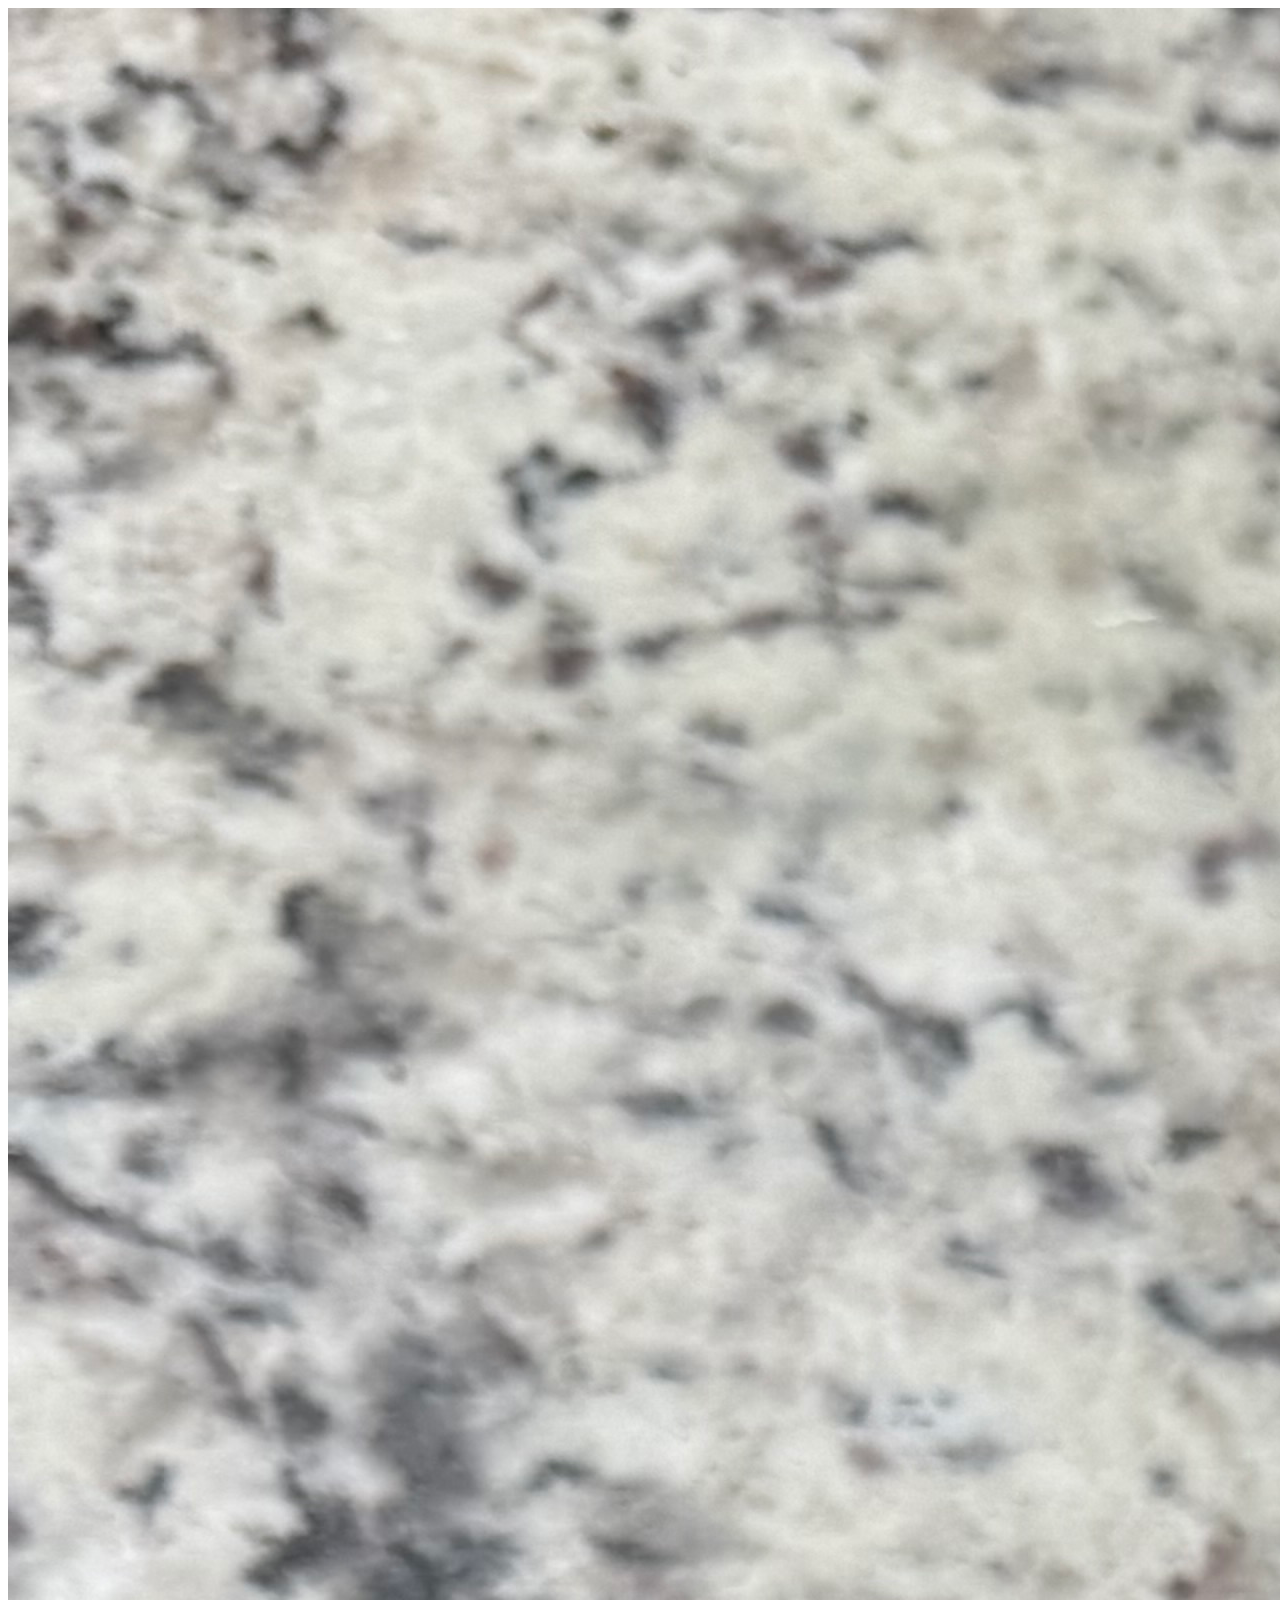
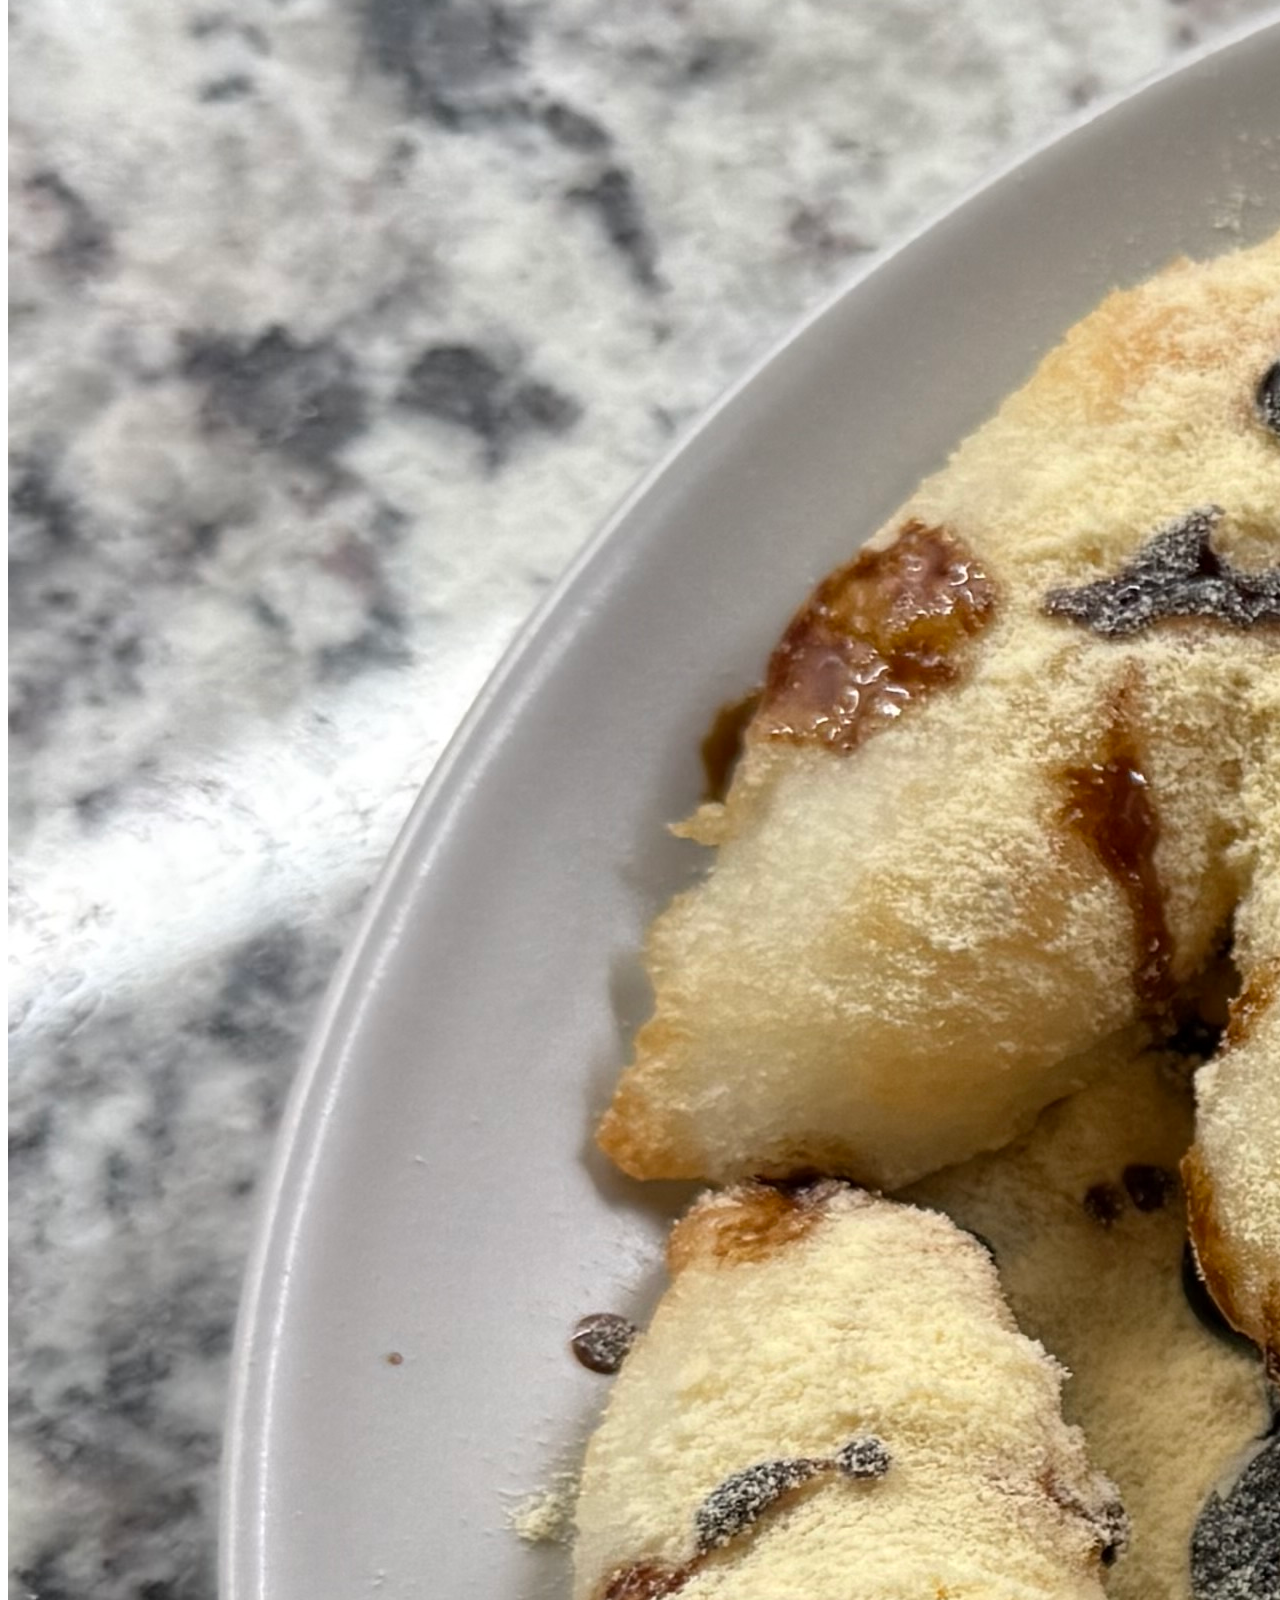
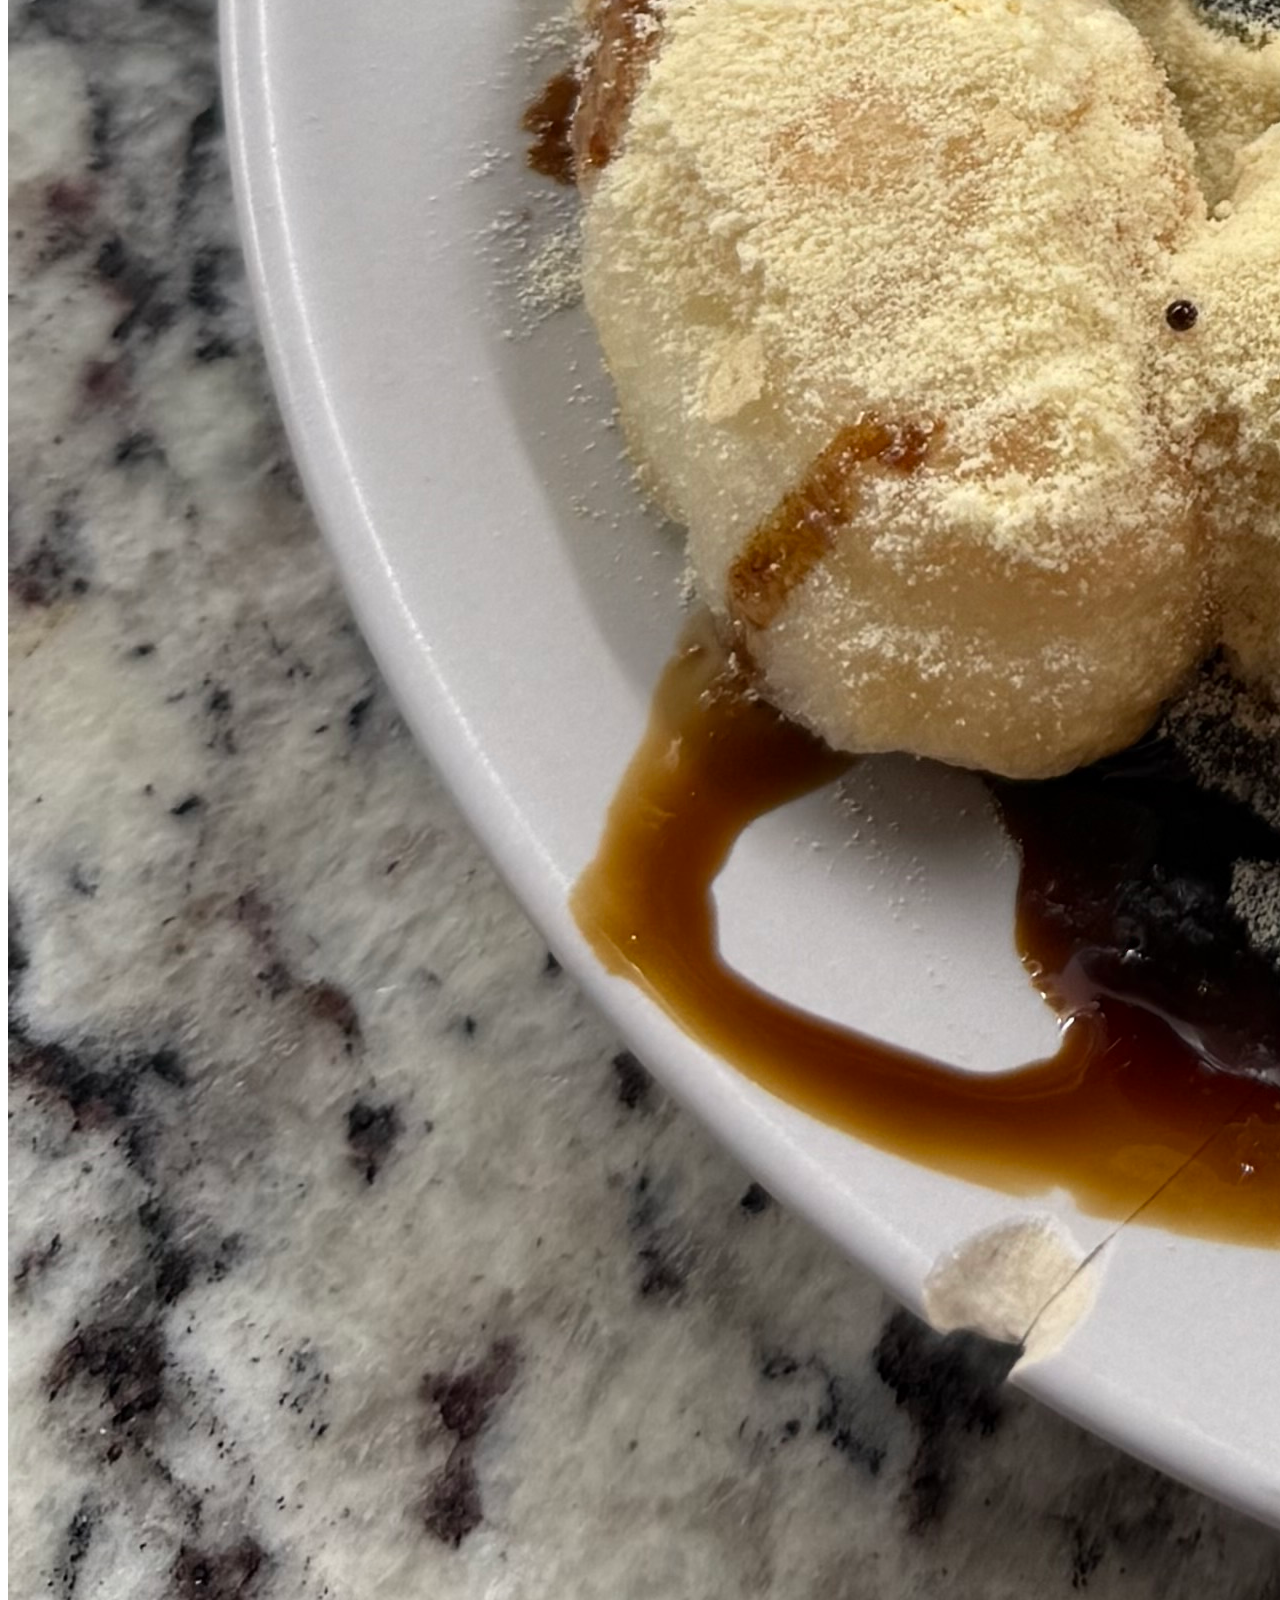
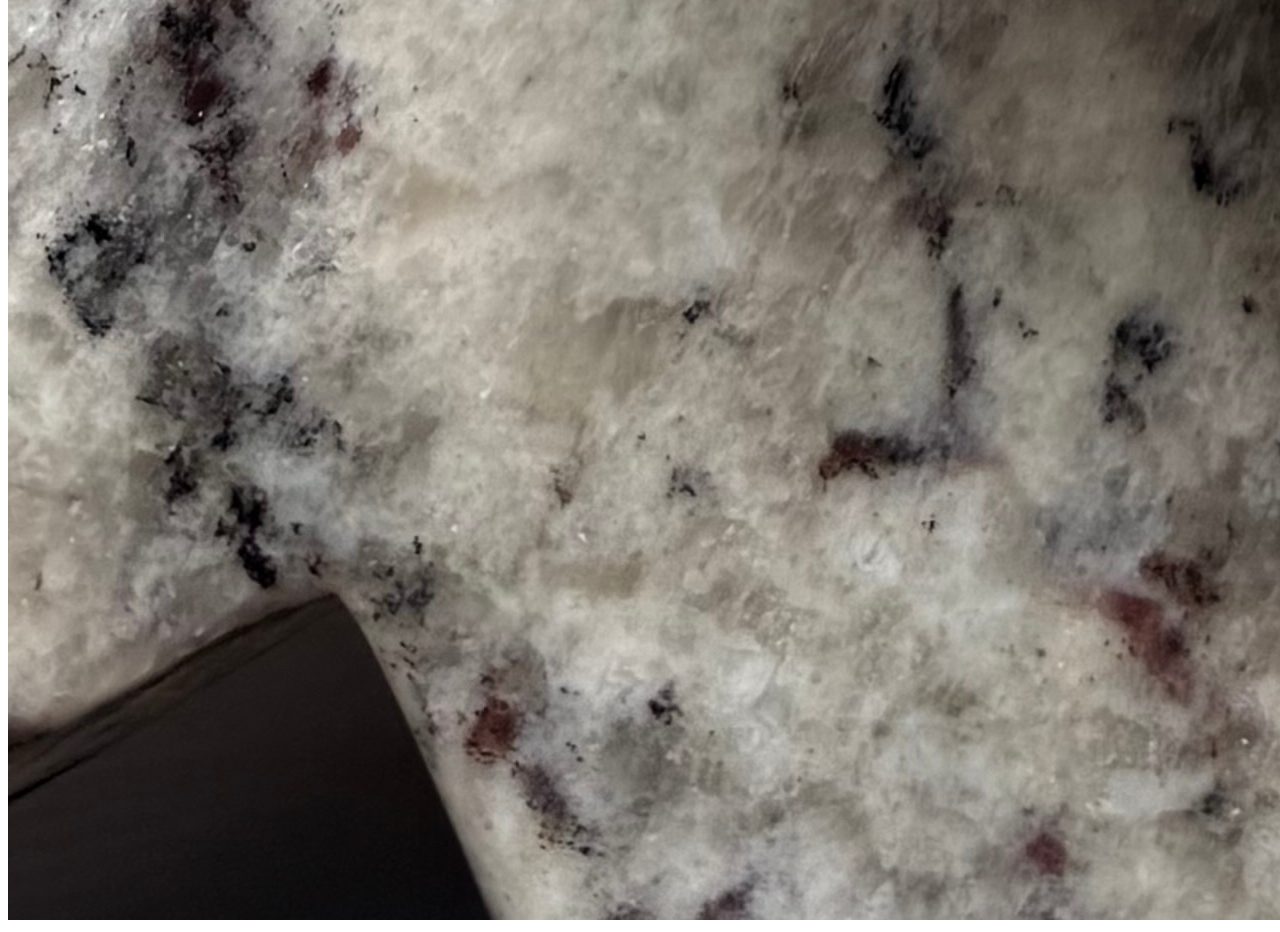
==== index.html @ d81d5319 "test2" ====
<!DOCTYPE html>
<html lang="en">
<head>
    <meta charset="UTF-8">
    <meta name="viewport" content="width=device-width, initial-scale=1.0">
    <title>Document</title>
</head>
<body>
    <img src="images/1.jpeg">
    
</body>
</html>
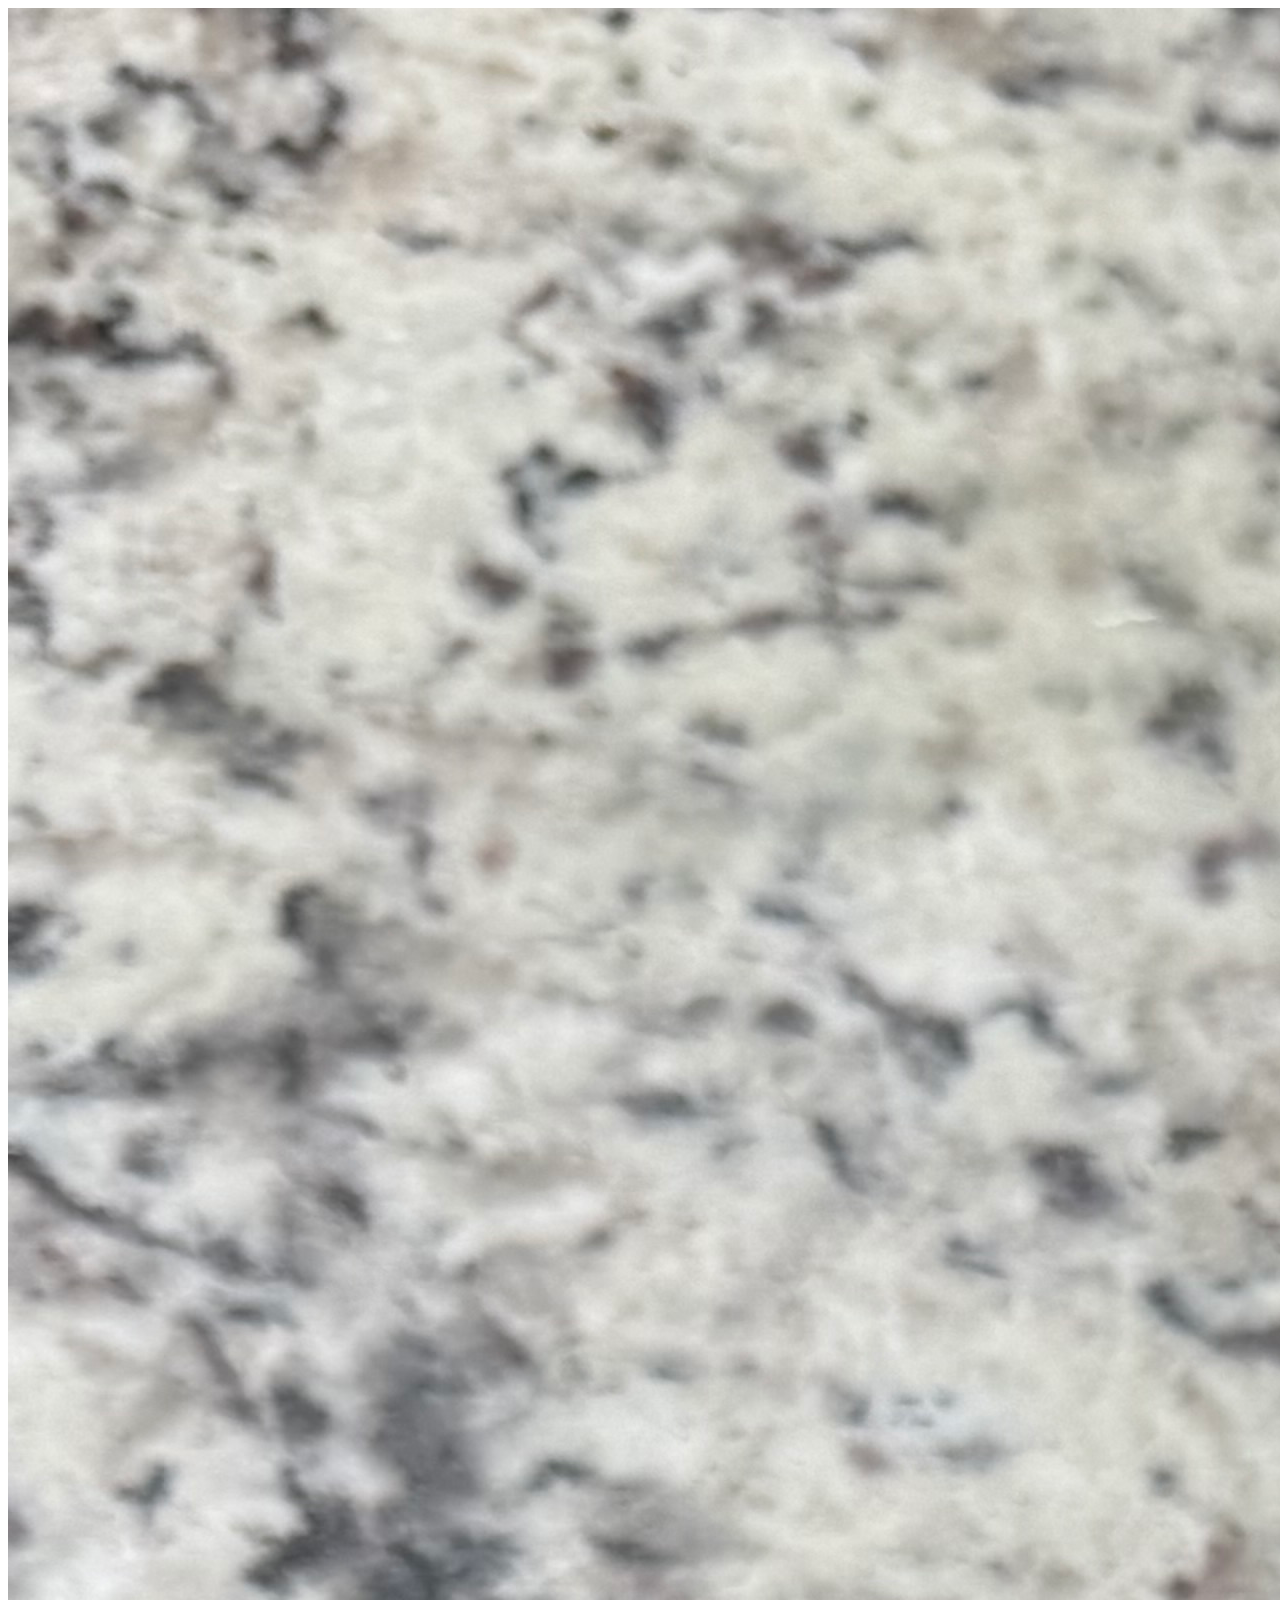
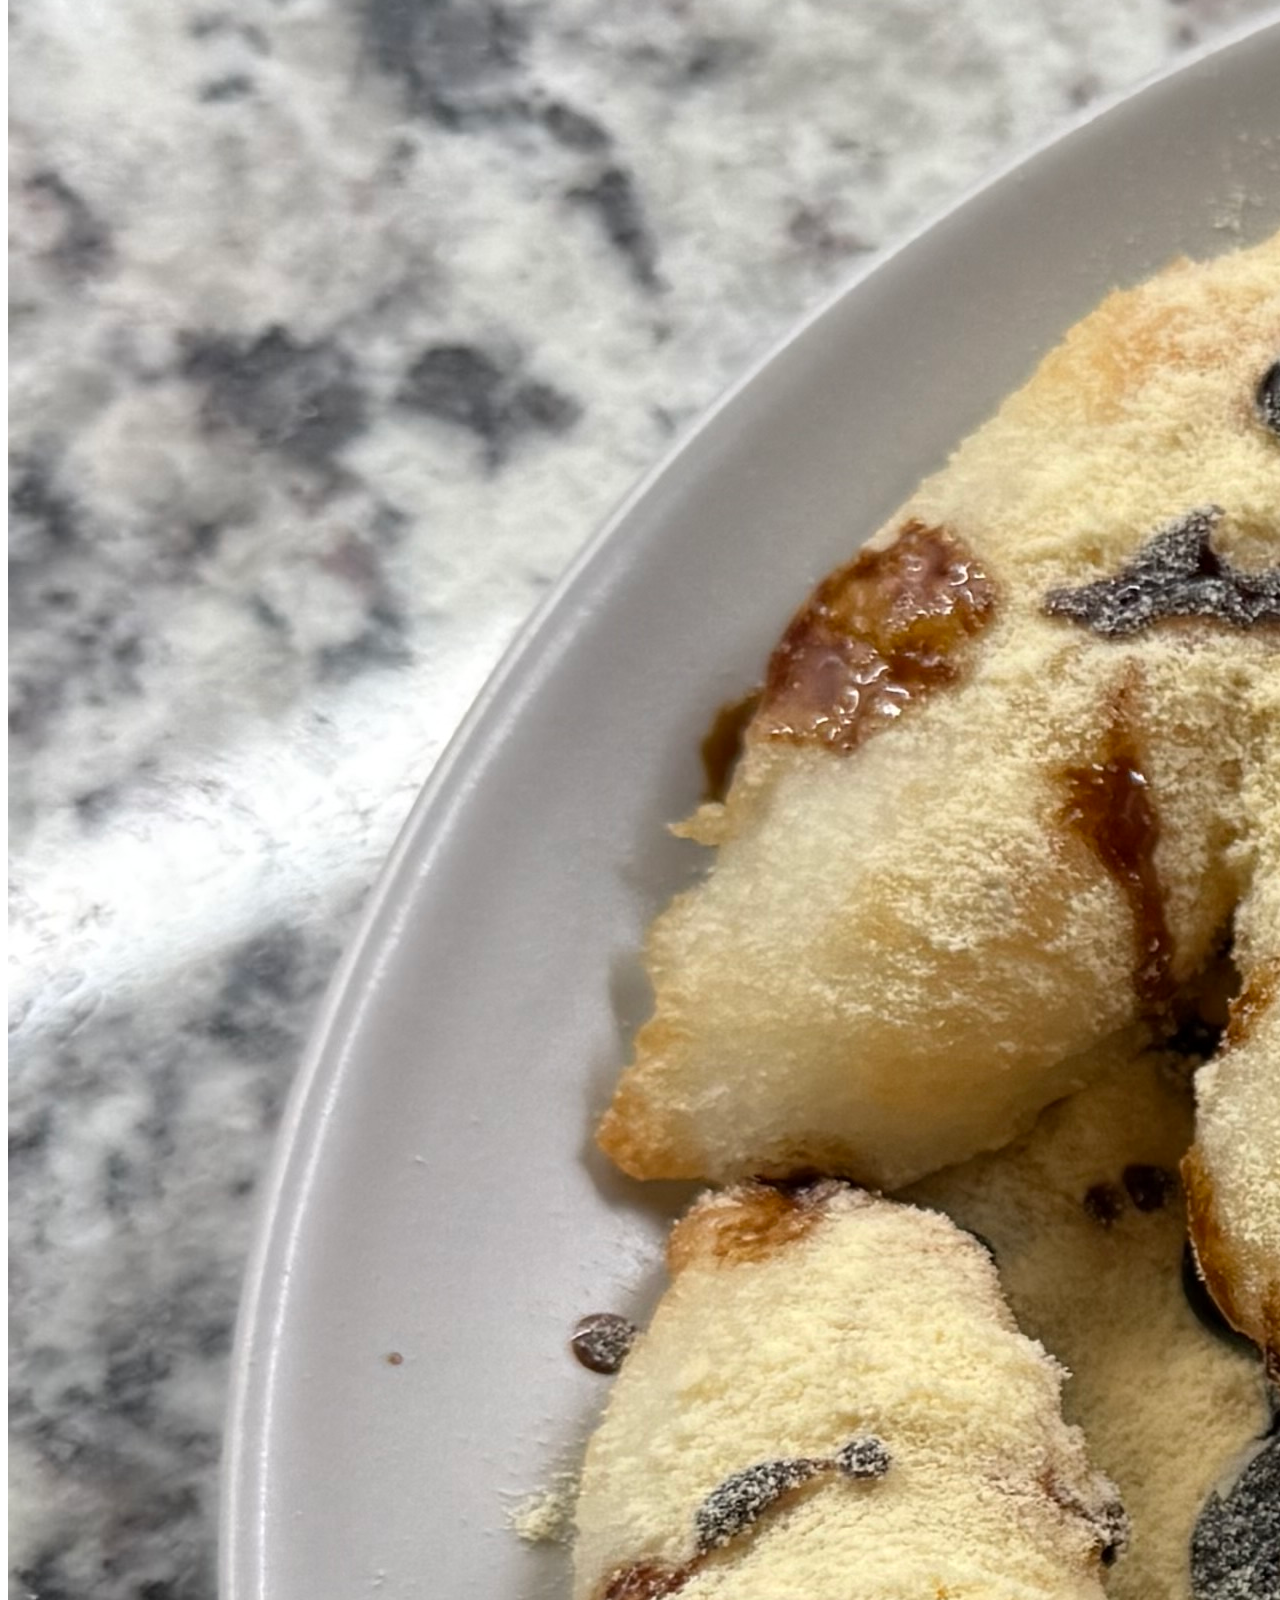
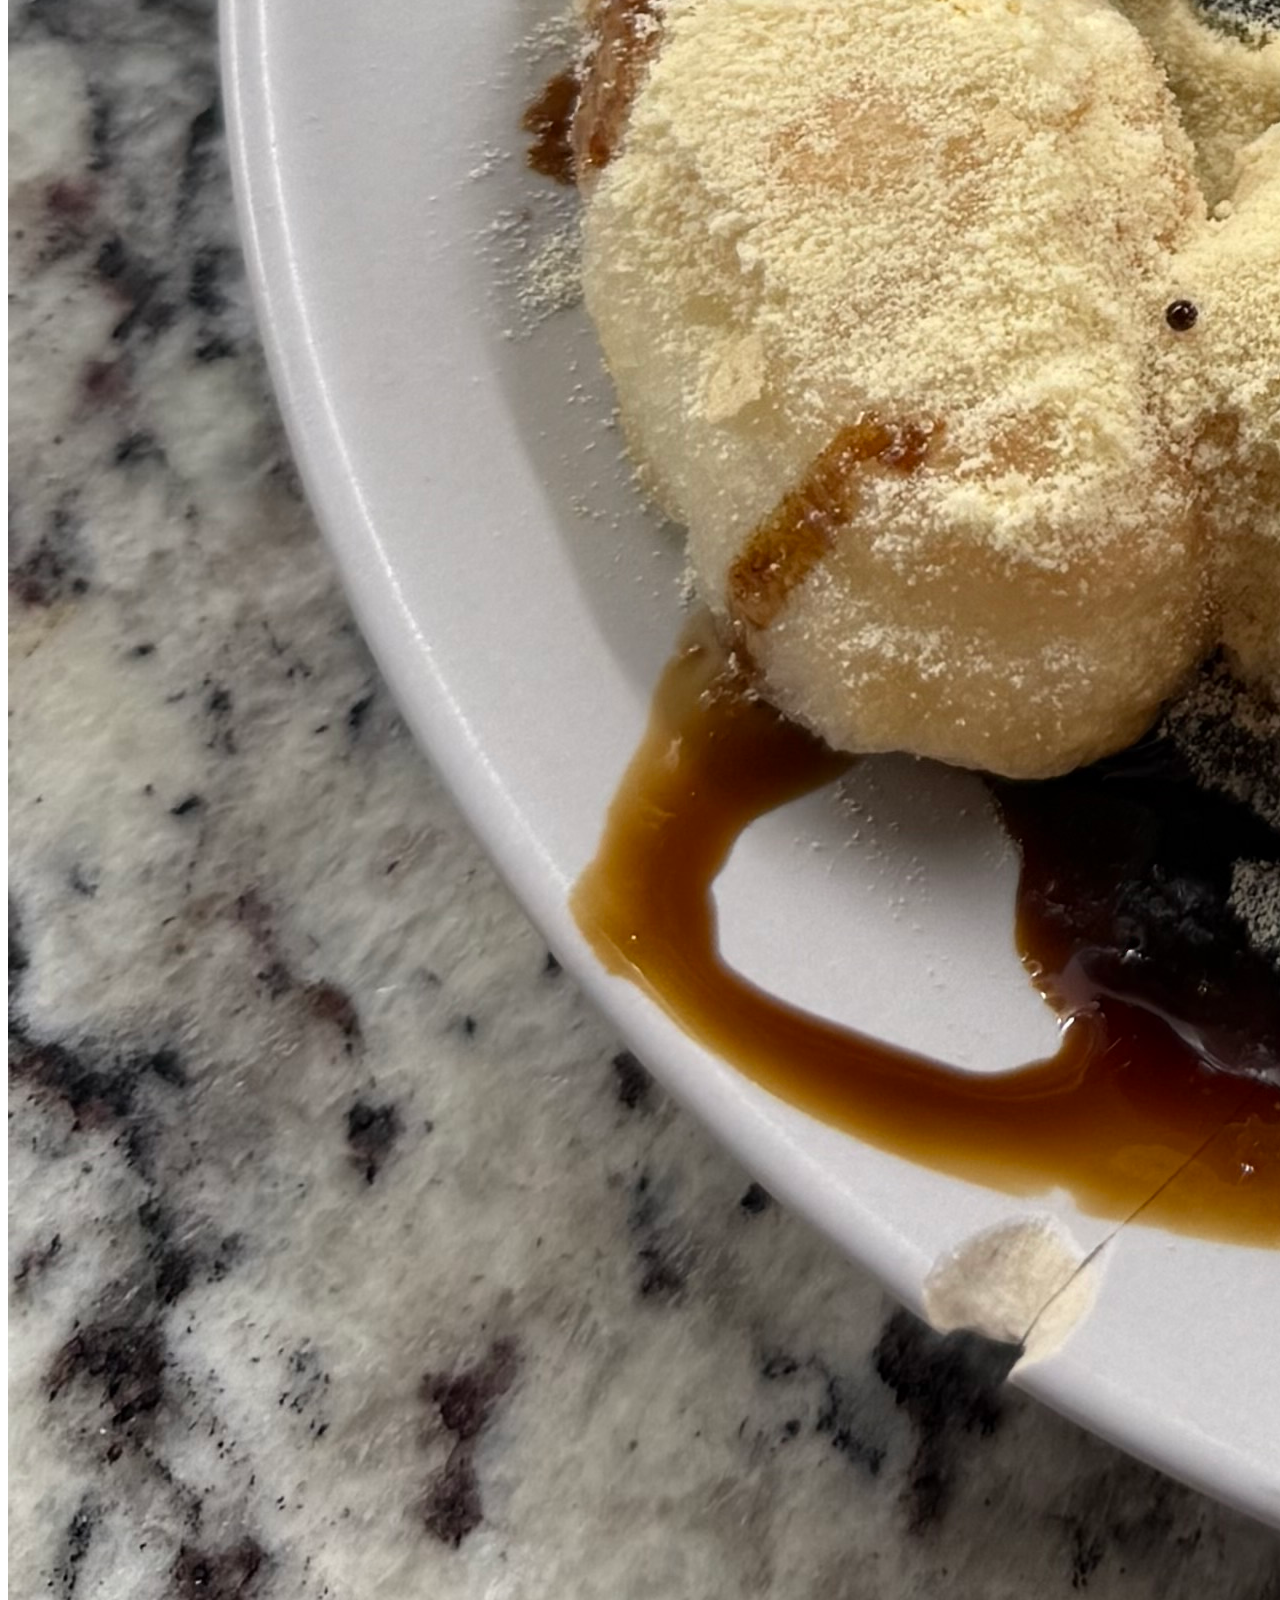
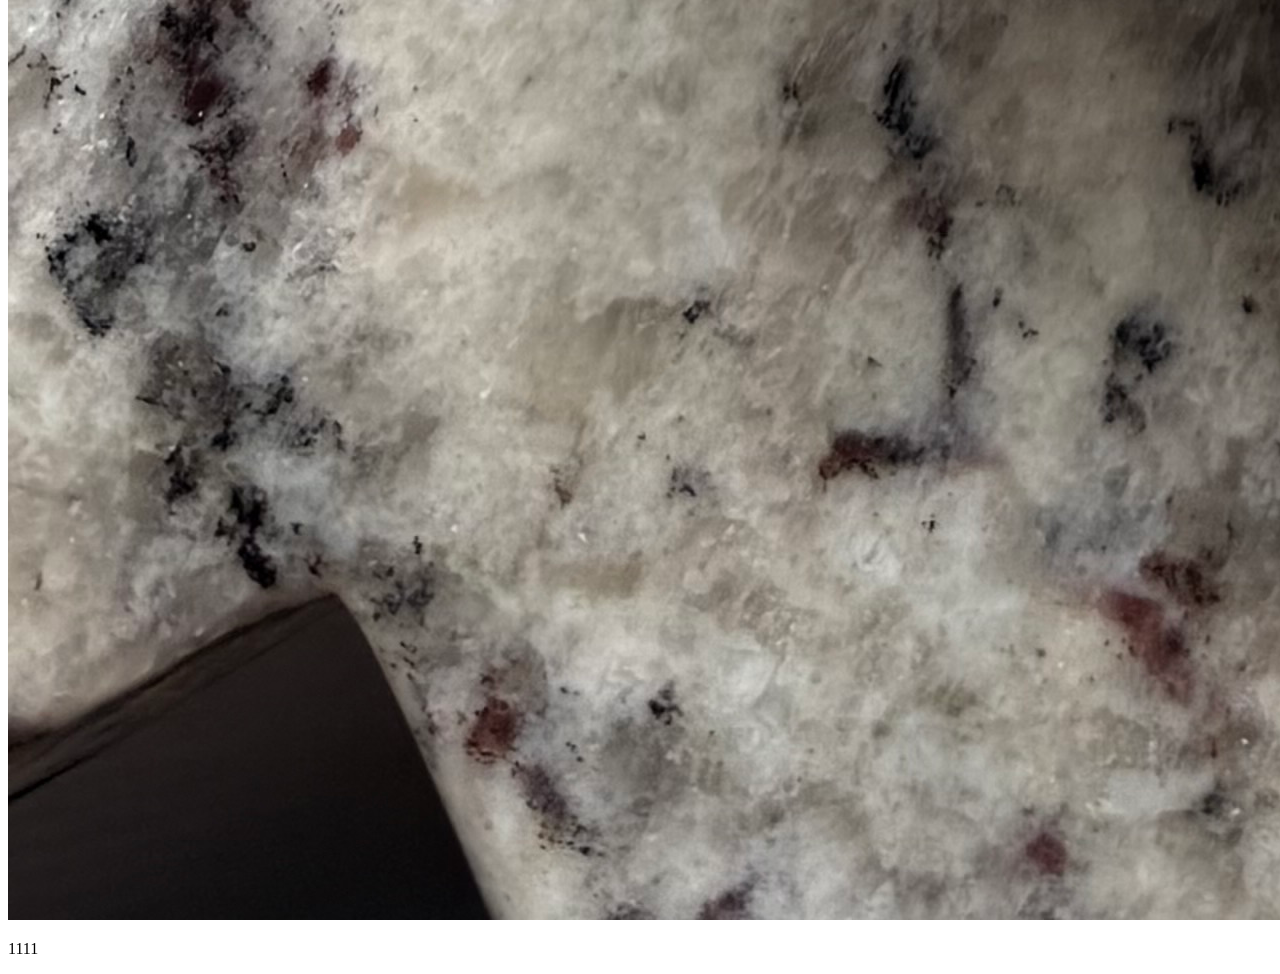
==== commit 7e75f6f0: "test3" ====
--- a/index.html
+++ b/index.html
@@ -7,6 +7,6 @@
 </head>
 <body>
     <img src="images/1.jpeg">
-    
+    <p>1111 </p>
 </body>
 </html>
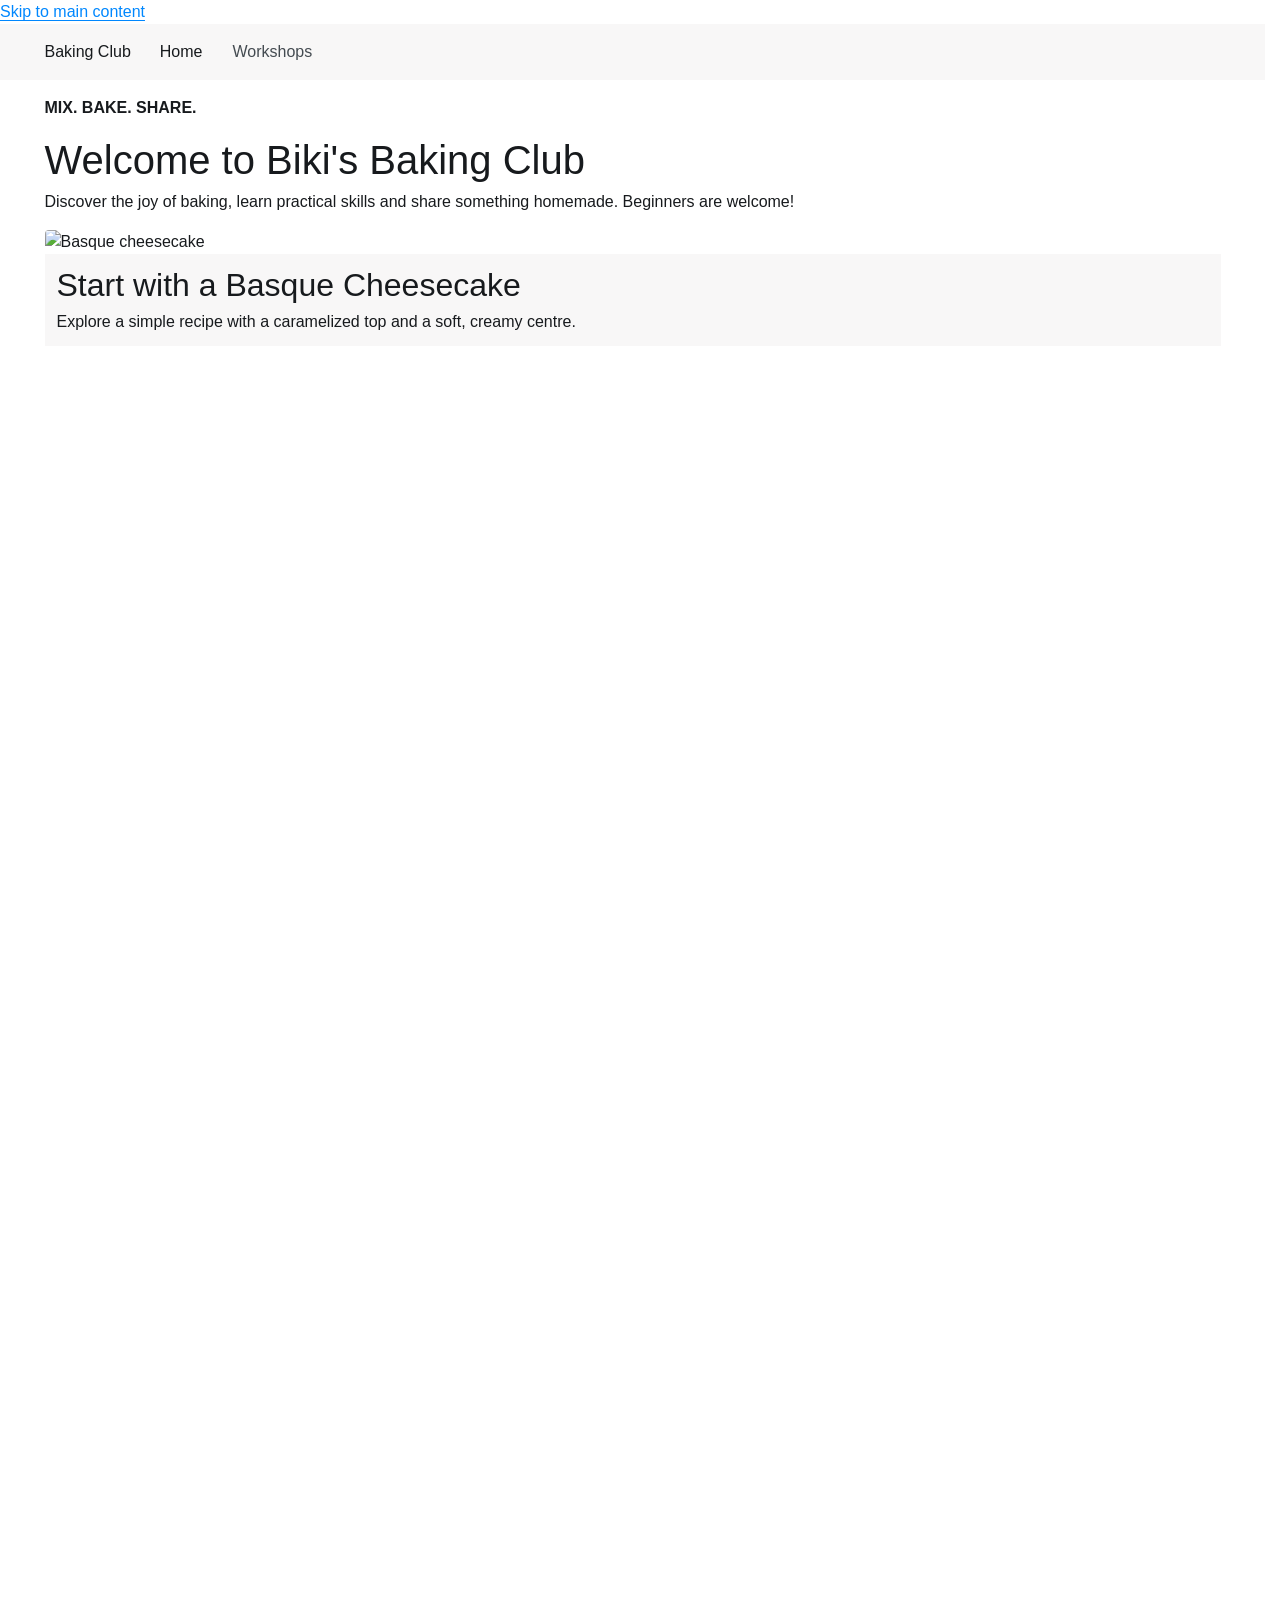
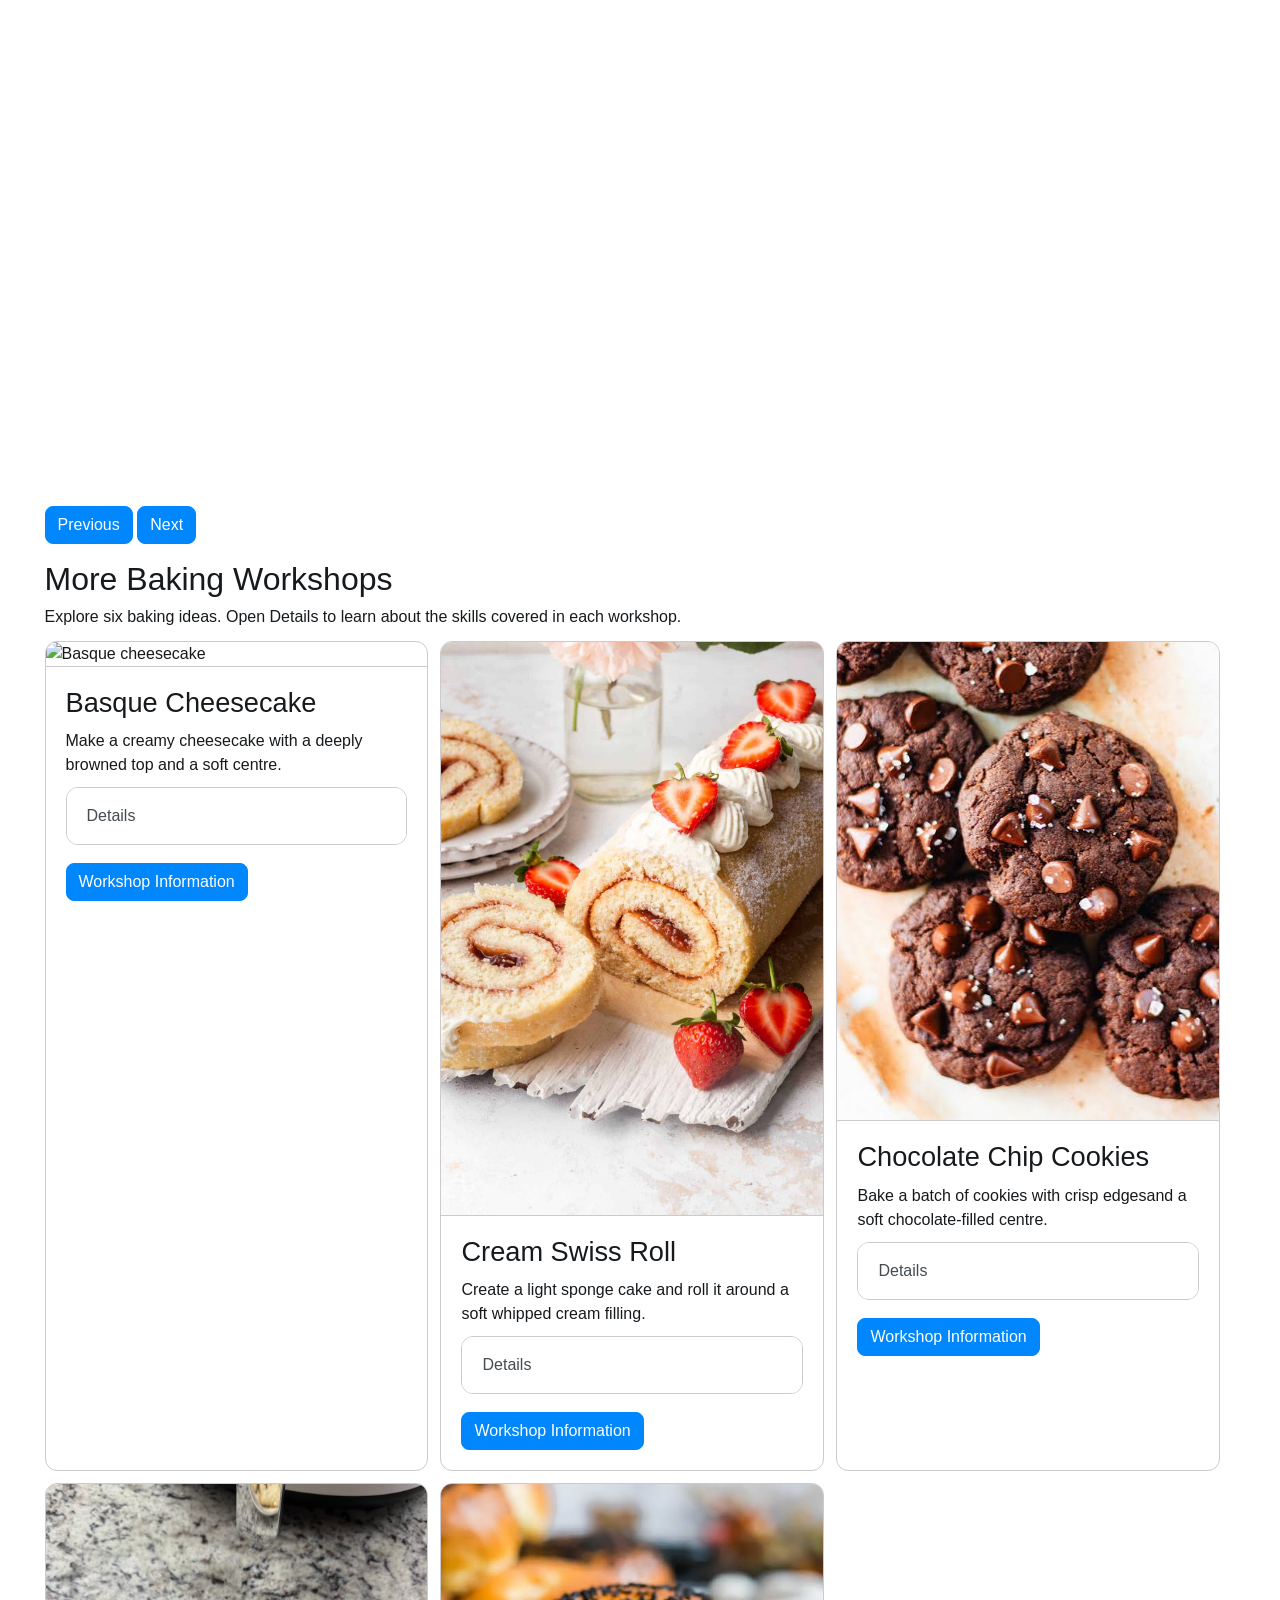
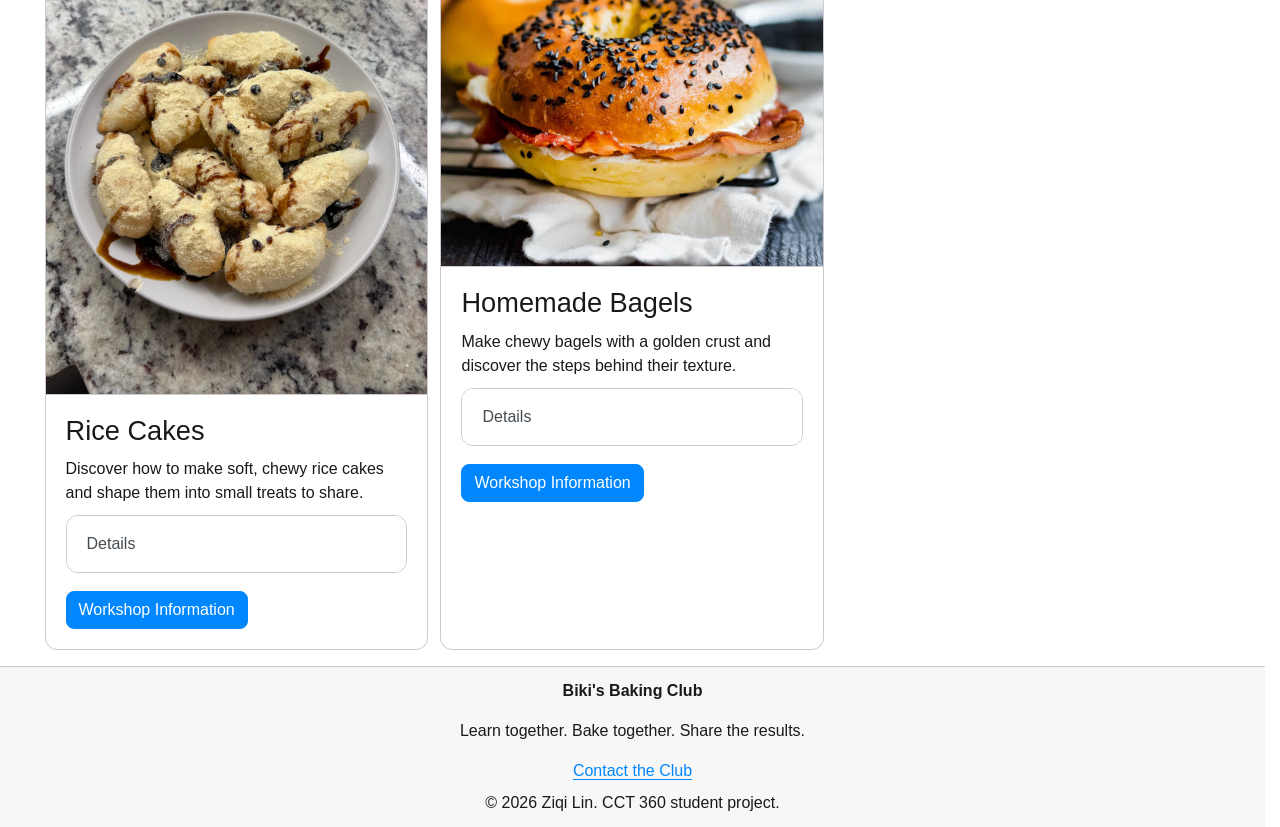
==== commit 9dc817af: "version1" ====
--- a/index.html
+++ b/index.html
@@ -3,10 +3,331 @@
 <head>
     <meta charset="UTF-8">
     <meta name="viewport" content="width=device-width, initial-scale=1.0">
-    <title>Document</title>
+    <title>Baking Club</title>
+    <link rel="stylesheet" href="bootstrap.min.css">
+    <link rel="stylesheet" href="style.css">
+    <script src="bootstrap.bundle.min.js"></script>
 </head>
 <body>
-    <img src="images/1.jpeg">
-    <p>1111 </p>
+   <a class="visual-hidden-focusable" href="#main-content">Skip to main content</a>
+   <header>
+    <nav class="navbar md: navbar-expand bg-1" aria-label="Main navigation">
+        <div class="container">
+            <a class="navbar-brand" href="index.html">Baking Club</a>
+            <button class="btn-icon navbar-toggler" type="button" data-bs-toggle="drawer" data-bs-target="#navigation" aria-contols="navigation" aria-expanded="false" aria-label="Open navigation">
+                <span class="navbar-toggler-icon" aria-hidden="true"></span>
+            </button>
+            <dialog class="drawer drawer-end" id="navigation" tabindex="-1" aria-labelledby="navigation-tittle">
+                <div class="drawer-header">
+                    <p class="drawer-tittle" id="navigation-title">Baking Club</p>
+                    <button class="btn-close" type="button" data-bs-dismiss="drawer" aria-label="Close navigation"></button>
+                </div>
+                <div class="frawer-body">
+                    <ul class="nav navbar-nav ms-auto">
+                        <li class="nav-item">
+                            <a class="nav-link active" href="index.html" aria-current="page">Home</a>
+                        </li>
+                        <li class="nav-item">
+                            <a class="nav-link" href="index.html#workshops">Workshops</a>
+                        </li>
+                    </ul>
+                </div>
+            </dialog>
+        </div>
+    </nav>
+   </header>
+
+    <main class="container py-5" id="main-content">
+        <section class="mb-5" aria-labelledby="welcome-title">
+            <p class="fw-bold">MIX. BAKE. SHARE.</p>
+            <h1 id="welcome-title">Welcome to Biki's Baking Club</h1>
+            <p class="lead">
+                Discover the joy of baking, learn practical skills and
+                share something homemade. Beginners are welcome!
+            </p>
+             <div class="carousel slide"
+                 id="baking-carousel"
+                 aria-label="Featured baking workshops">
+                <div class="carousel-inner rounded-3">
+
+                <div class="carousel-item active">
+                    <img class="d-block w-100 img-fluid" src="images/cheesecake.jpg" alt="Basque cheesecake">
+                        <div class="bg-1 p-4">
+                            <h2>Start with a Basque Cheesecake</h2>
+                            <p class="mb-0"> Explore a simple recipe with a caramelized top and a soft, creamy centre. </p>
+                        </div>
+                    </div>
+            <div class="carousel-item">
+                <img class="d-block w-100 img-fluid" src="images/cakeroll.jpg" alt="Sliced sponge cake roll with a cream filling">
+                        <div class="bg-1 p-4">
+                            <h2>Learn to Roll a Sponge Cake</h2>
+                            <p class="mb-0">Practise making a light sponge and rolling it around a smooth cream filling. </p>
+                        </div>
+                    </div>
+             <div class="carousel-item">
+                        <img class="d-block w-100 img-fluid" src="images/cookies.jpg" alt="Freshly baked chocolate chip cookies">
+                        <div class="bg-1 p-4">
+                            <h2>Bake Cookies to Share</h2>
+                            <p class="mb-0"> Discover how mixing and baking time change the texture of a chocolate chip cookie.</p>
+                        </div>
+                    </div>
+                </div>
+
+                <div class="mt-3">
+                    <button class="btn-solid theme-primary"
+                            type="button"
+                            data-bs-target="#baking-carousel"
+                            data-bs-slide="prev">
+                        Previous
+                    </button>
+                    <button class="btn-solid theme-primary"
+                            type="button"
+                            data-bs-target="#baking-carousel"
+                            data-bs-slide="next">
+                        Next
+                    </button>
+                </div>
+            </div>
+        </section>
+
+        <section id="workshops" aria-labelledby="workshops-title">
+            <h2 id="workshops-title">More Baking Workshops</h2>
+            <p class="mb-4">
+                Explore six baking ideas. Open Details to learn about
+                the skills covered in each workshop.
+            </p>
+
+            <div class="row g-4">
+            <div class="col-12 md:col-6 lg:col-4">
+                    <article class="card h-100">
+                        <img class="card-img-top img-fluid" src="images/cheesecake.jpg" alt="Basque cheesecake">
+                          <div class="card-body">
+                            <h3 class="card-title">Basque Cheesecake</h3>
+                            <p class="card-text">Make a creamy cheesecake with a deeply browned top and a soft centre.</p>
+
+                            <div class="accordion mb-3">
+                                <details class="accordion-item">
+                                    <summary class="accordion-header">Details</summary>
+                                    <div class="accordion-body">
+                                        Practise mixing cream cheese, preparing a lined cake tin and checking when the cake is ready.
+                                    </div>
+                                </details>
+                            </div>
+
+                            <button class="btn-solid theme-primary" type="button" data-bs-toggle="dialog" data-bs-target="#cheesecake-dialog">Workshop Information</button>
+
+                            <dialog class="dialog" id="cheesecake-dialog" aria-labelledby="cheesecake-title">
+                                <div class="dialog-header">
+                                    <h4 class="dialog-title" id="cheesecake-title">Basque Cheesecake Workshop </h4>
+                                    <button class="btn-close" type="button" data-bs-dismiss="dialog" aria-label="Close"></button>
+                                </div>
+                                <div class="dialog-body">
+                                    <p>
+                                        Learn why this cheesecake uses a high baking temperature and why cooling matters before slicing. </p>
+                                    <p>Key ingredients include dairy and eggs.</p>
+                                    <a href="contact.html">
+                                        Ask about this workshop
+                                    </a>
+                                </div>
+                                <div class="dialog-footer">
+                                    <button class="btn-solid theme-primary"
+                                            type="button"
+                                            data-bs-dismiss="dialog">
+                                        Close
+                                    </button>
+                                </div>
+                            </dialog>
+                        </div>
+                    </article>
+                </div>
+
+                <div class="col-12 md:col-6 lg:col-4">
+                    <article class="card h-100">
+                        <img class="card-img-top img-fluid" src="images/cakeroll.jpg" alt="Sliced sponge cake roll with a cream filling">
+
+                        <div class="card-body">
+                            <h3 class="card-title">Cream Swiss Roll</h3>
+                            <p class="card-text"> Create a light sponge cake and roll it around a soft whipped cream filling. </p>
+
+                            <div class="accordion mb-3">
+                                <details class="accordion-item">
+                                    <summary class="accordion-header">
+                                        Details
+                                    </summary>
+                                    <div class="accordion-body">
+                                        Learn to fold batter gently, spread it evenly and roll a sponge without squeezing out the filling.
+                                    </div>
+                                </details>
+                            </div>
+
+                            <button class="btn-solid theme-primary" type="button" data-bs-toggle="dialog" data-bs-target="#swiss-roll-dialog">
+                                Workshop Information
+                            </button>
+
+                            <dialog class="dialog" id="swiss-roll-dialog" aria-labelledby="swiss-roll-title">
+                                <div class="dialog-header">
+                                    <h4 class="dialog-title" id="swiss-roll-title"> Cream Swiss Roll Workshop </h4>
+                                    <button class="btn-close" type="button" data-bs-dismiss="dialog" aria-label="Close"></button>
+                                </div>
+                                <div class="dialog-body">
+                                    <p>Practise handling a delicate sponge and spreading an even layer of cream before rolling and slicing.</p>
+                                    <p>Key ingredients include wheat, eggs and dairy.</p>
+                                    <a href="contact.html"> Ask about this workshop</a>
+                                </div>
+                                <div class="dialog-footer">
+                                    <button class="btn-solid theme-primary" type="button" data-bs-dismiss="dialog">
+                                        Close
+                                    </button>
+                                </div>
+                            </dialog>
+                        </div>
+                    </article>
+                </div>
+                 <div class="col-12 md:col-6 lg:col-4">
+                    <article class="card h-100">
+                        <img class="card-img-top img-fluid" src="images/cookies.jpg" alt="Freshly baked chocolate chip cookies">
+
+                        <div class="card-body">
+                            <h3 class="card-title">Chocolate Chip Cookies</h3>
+                            <p class="card-text">Bake a batch of cookies with crisp edgesand a soft chocolate-filled centre.</p>
+
+                            <div class="accordion mb-3">
+                                <details class="accordion-item">
+                                    <summary class="accordion-header">
+                                        Details
+                                    </summary>
+                                    <div class="accordion-body">
+                                        Compare dough textures, portion cookies evenly and explore how chilling affects their spread.
+                                    </div>
+                                </details>
+                            </div>
+
+                            <button class="btn-solid theme-primary" type="button" data-bs-toggle="dialog" data-bs-target="#cookies-dialog">
+                                Workshop Information
+                            </button>
+
+                            <dialog class="dialog" id="cookies-dialog" aria-labelledby="cookies-title">
+                                <div class="dialog-header">
+                                    <h4 class="dialog-title" id="cookies-title">
+                                        Chocolate Chip Cookie Workshop
+                                    </h4>
+                                    <button class="btn-close" type="button" data-bs-dismiss="dialog" aria-label="Close"></button>
+                                </div>
+                                <div class="dialog-body">
+                                    <p> Explore how butter temperature, dough chilling and baking time influence the finished cookies. </p>
+                                    <p>Key ingredients include wheat, eggs and dairy.</p>
+                                    <a href="contact.html"> Ask about this workshop </a>
+                                </div>
+                                <div class="dialog-footer">
+                                    <button class="btn-solid theme-primary" type="button" data-bs-dismiss="dialog">
+                                        Close
+                                    </button>
+                                </div>
+                            </dialog>
+                        </div>
+                    </article>
+                </div>
+
+        <div class="col-12 md:col-6 lg:col-4"> 
+          <article class="card h-100">
+            <img class="card-img-top img-fluid"src="images/ricecake.jpeg" alt="Rice cakes prepared for the baking club workshop">
+
+        <div class="card-body">
+            <h3 class="card-title">Rice Cakes</h3>
+            <p class="card-text"> Discover how to make soft, chewy rice cakes and shape them into small treats to share.</p>
+
+            <div class="accordion mb-3">
+                <details class="accordion-item">
+                    <summary class="accordion-header">
+                        Details
+                    </summary>
+                    <div class="accordion-body"> Practise measuring rice flour, mixing the dough and shaping evenly sized rice cakes.Explore how moisture affects their texture.</div>
+                </details>
+            </div>
+
+            <button class="btn-solid theme-primary" type="button" data-bs-toggle="dialog" data-bs-target="#ricecake-dialog">
+                Workshop Information
+            </button>
+
+            <dialog class="dialog" id="ricecake-dialog" aria-labelledby="ricecake-title">
+                <div class="dialog-header">
+                    <h4 class="dialog-title" id="ricecake-title">
+                        Rice Cake Workshop
+                    </h4>
+                    <button class="btn-close" type="button" data-bs-dismiss="dialog" aria-label="Close"></button>
+                </div>
+
+                <div class="dialog-body">
+                    <p> Learn how rice flour creates a chewy texture. Practise preparing and shaping rice cakes, then explore different fillings and toppings. </p>
+                    <p> Ingredients vary with the filling. Ask about ingredients before participating.</p>
+                    <a href="contact.html">
+                        Ask about this workshop
+                    </a>
+                </div>
+
+                <div class="dialog-footer">
+                    <button class="btn-solid theme-primary" type="button" data-bs-dismiss="dialog">
+                        Close
+                    </button>
+                </div>
+            </dialog>
+        </div>
+    </article>
+</div>
+
+       <div class="col-12 md:col-6 lg:col-4">
+         <article class="card h-100">
+          <img class="card-img-top img-fluid" src="images/bagel.jpg" alt="Bagels prepared for the baking club workshop">
+
+        <div class="card-body">
+            <h3 class="card-title">Homemade Bagels</h3>
+            <p class="card-text"> Make chewy bagels with a golden crust and discover the steps behind their texture. </p>
+
+            <div class="accordion mb-3">
+                <details class="accordion-item">
+                    <summary class="accordion-header">
+                        Details
+                    </summary>
+                    <div class="accordion-body">Practise kneading yeast dough, shaping rings and briefly boiling bagels before baking.Finish with your choice of toppings.
+                    </div>
+                </details>
+            </div>
+
+            <button class="btn-solid theme-primary" type="button" data-bs-toggle="dialog" data-bs-target="#bagel-dialog">
+                Workshop Information
+            </button>
+
+            <dialog class="dialog" id="bagel-dialog" aria-labelledby="bagel-title">
+                <div class="dialog-header">
+                    <h4 class="dialog-title" id="bagel-title">Homemade Bagel Workshop</h4>
+                    <button class="btn-close" type="button" data-bs-dismiss="dialog" aria-label="Close"></button>
+                </div>
+
+                <div class="dialog-body">
+                    <p> Follow the process from mixing and kneading to shaping, boiling and baking. Learn how boiling helps create a bagel's chewy crust.</p>
+                    <p> Key ingredients include wheat. Optional toppings may include sesame seeds. </p>
+                    <a href="contact.html"> Ask about this workshop</a>
+                </div>
+
+                <div class="dialog-footer">
+                    <button class="btn-solid theme-primary" type="button" data-bs-dismiss="dialog">
+                        Close
+                    </button>
+                </div>
+            </dialog>
+        </div>
+    </article>
+</div> 
+</div>
+</section>
+</main>
+         <footer class="bg-1 border-top py-4">
+        <div class="container text-center">
+            <p class="fw-bold">Biki's Baking Club</p>
+            <p>Learn together. Bake together. Share the results.</p>
+            <a href="contact.html">Contact the Club</a>
+            <p class="mt-3 mb-0">&copy; 2026 Ziqi Lin. CCT 360 student project.</p>     
+        </div>
+
 </body>
 </html>
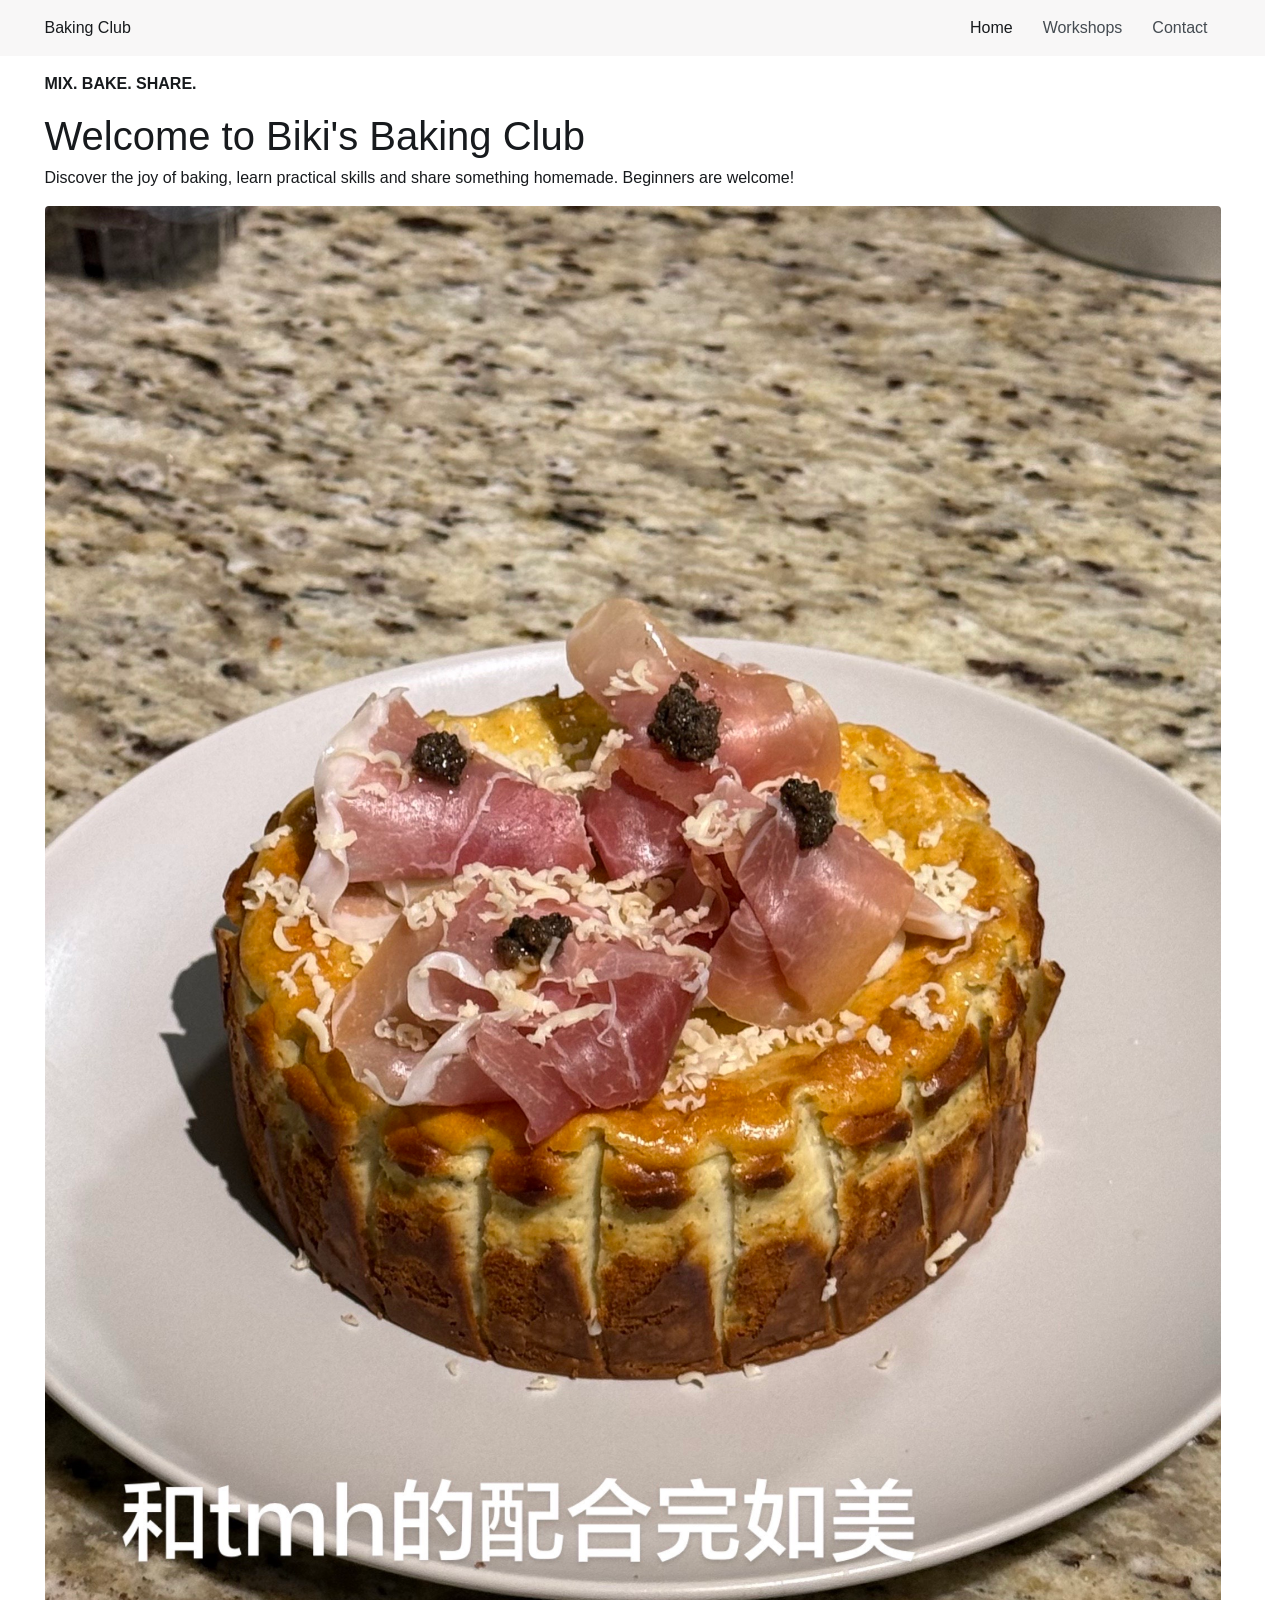
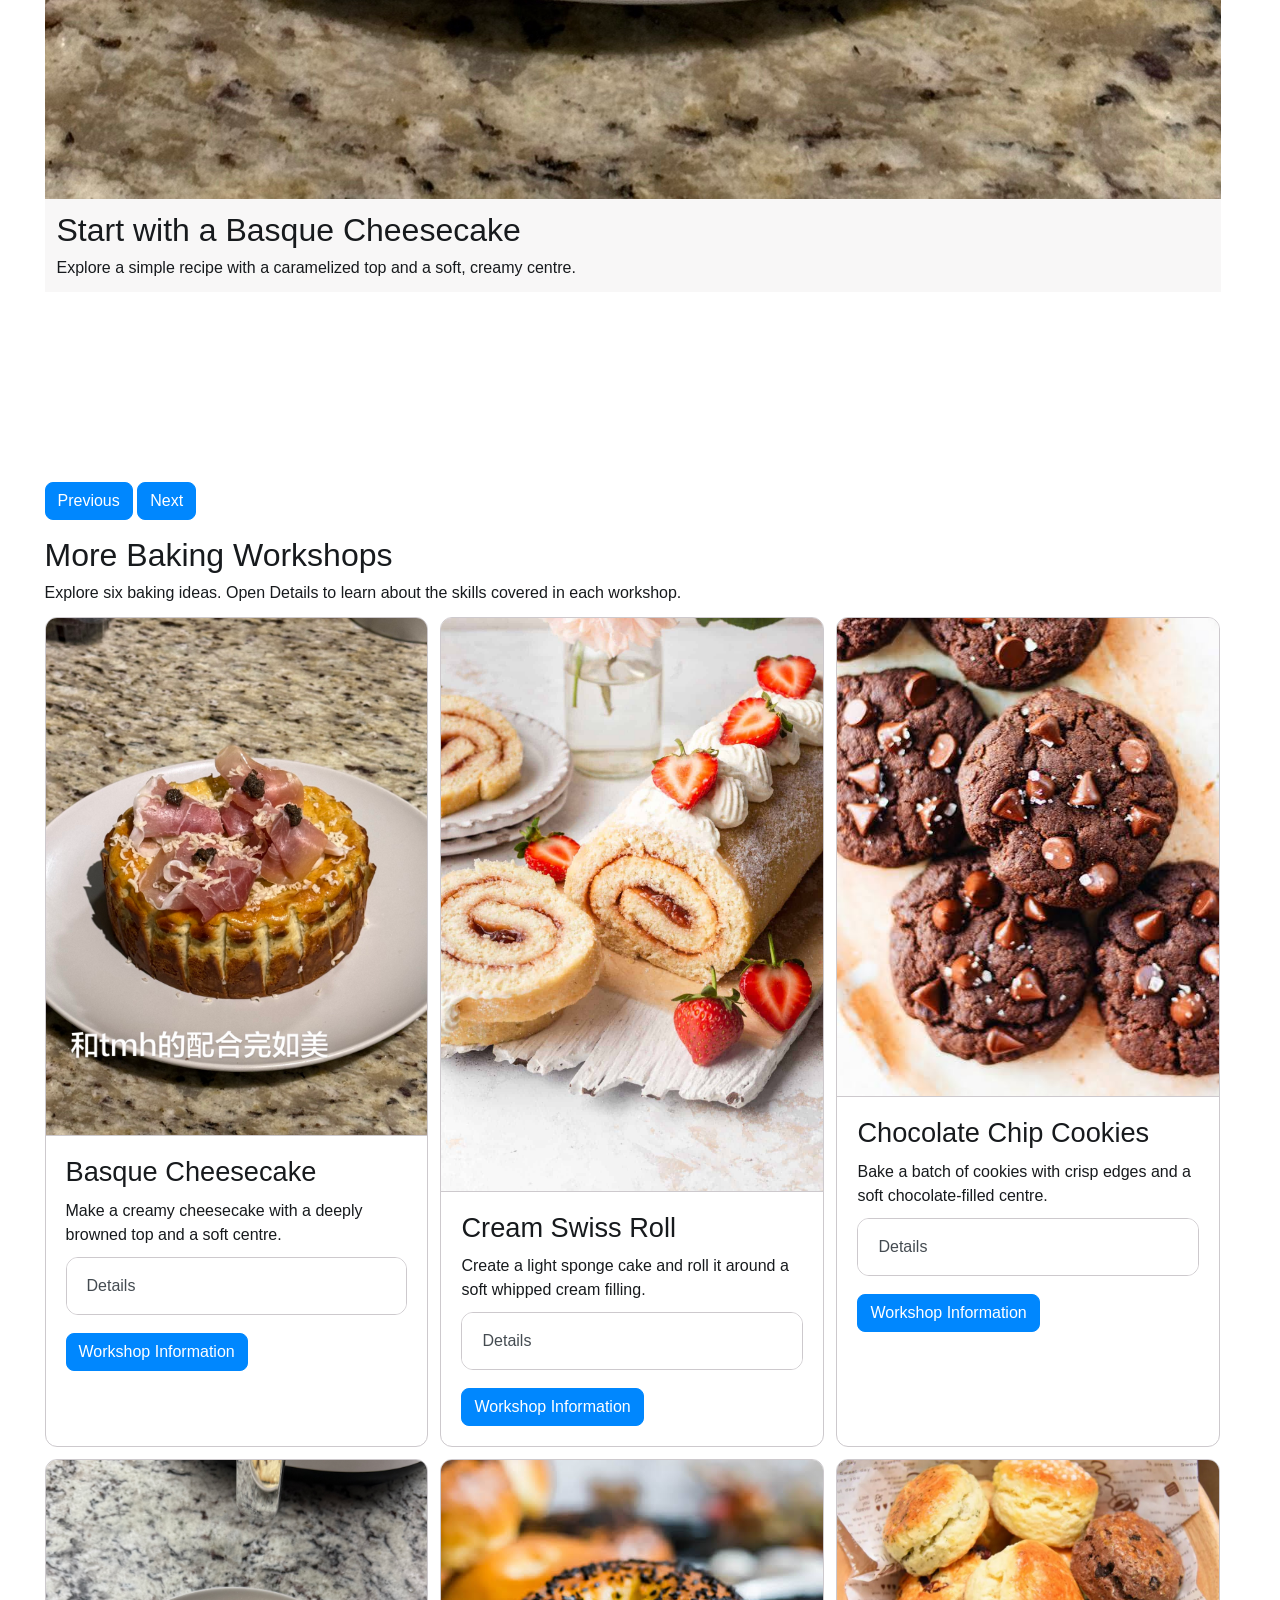
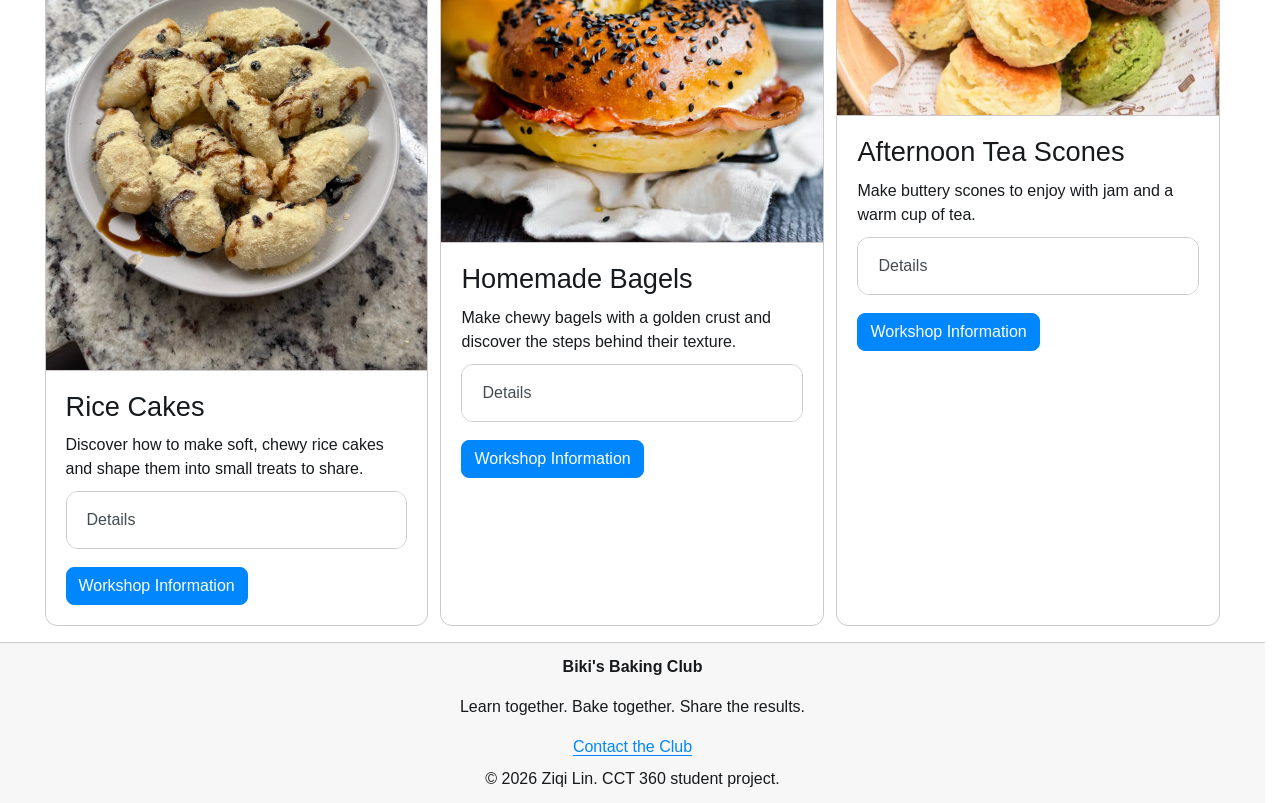
==== commit 9566ce27: "version（index）" ====
--- a/index.html
+++ b/index.html
@@ -6,31 +6,34 @@
     <title>Baking Club</title>
     <link rel="stylesheet" href="bootstrap.min.css">
     <link rel="stylesheet" href="style.css">
-    <script src="bootstrap.bundle.min.js"></script>
+    <script type="module" src="bootstrap.bundle.min.js"></script>
 </head>
 <body>
-   <a class="visual-hidden-focusable" href="#main-content">Skip to main content</a>
+   <a class="visually-hidden-focusable" href="#main-content">Skip to main content</a>
    <header>
-    <nav class="navbar md: navbar-expand bg-1" aria-label="Main navigation">
+    <nav class="navbar md:navbar-expand bg-1" aria-label="Main navigation">
         <div class="container">
             <a class="navbar-brand" href="index.html">Baking Club</a>
-            <button class="btn-icon navbar-toggler" type="button" data-bs-toggle="drawer" data-bs-target="#navigation" aria-contols="navigation" aria-expanded="false" aria-label="Open navigation">
+            <button class="btn-icon navbar-toggler" type="button" data-bs-toggle="drawer" data-bs-target="#navigation" aria-controls="navigation" aria-expanded="false" aria-label="Open navigation">
                 <span class="navbar-toggler-icon" aria-hidden="true"></span>
             </button>
-            <dialog class="drawer drawer-end" id="navigation" tabindex="-1" aria-labelledby="navigation-tittle">
+            <dialog class="drawer drawer-end" id="navigation" tabindex="-1" aria-labelledby="navigation-title">
                 <div class="drawer-header">
-                    <p class="drawer-tittle" id="navigation-title">Baking Club</p>
+                    <p class="drawer-title" id="navigation-title">Baking Club</p>
                     <button class="btn-close" type="button" data-bs-dismiss="drawer" aria-label="Close navigation"></button>
                 </div>
-                <div class="frawer-body">
+                <div class="drawer-body">
                     <ul class="nav navbar-nav ms-auto">
                         <li class="nav-item">
                             <a class="nav-link active" href="index.html" aria-current="page">Home</a>
                         </li>
                         <li class="nav-item">
                             <a class="nav-link" href="index.html#workshops">Workshops</a>
+                        </li> 
+                        <li class="nav-item">
+                            <a class="nav-link" href="contact.html">Contact</a>
                         </li>
-                    </ul>
+                     </ul>
                 </div>
             </dialog>
         </div>
@@ -51,7 +54,7 @@
                 <div class="carousel-inner rounded-3">
 
                 <div class="carousel-item active">
-                    <img class="d-block w-100 img-fluid" src="images/cheesecake.jpg" alt="Basque cheesecake">
+                    <img class="d-block w-100 img-fluid" src="images/cheesecake.jpeg" alt="Basque cheesecake">
                         <div class="bg-1 p-4">
                             <h2>Start with a Basque Cheesecake</h2>
                             <p class="mb-0"> Explore a simple recipe with a caramelized top and a soft, creamy centre. </p>
@@ -100,7 +103,7 @@
             <div class="row g-4">
             <div class="col-12 md:col-6 lg:col-4">
                     <article class="card h-100">
-                        <img class="card-img-top img-fluid" src="images/cheesecake.jpg" alt="Basque cheesecake">
+                        <img class="card-img-top img-fluid" src="images/cheesecake.jpeg" alt="Basque cheesecake">
                           <div class="card-body">
                             <h3 class="card-title">Basque Cheesecake</h3>
                             <p class="card-text">Make a creamy cheesecake with a deeply browned top and a soft centre.</p>
@@ -189,7 +192,7 @@
 
                         <div class="card-body">
                             <h3 class="card-title">Chocolate Chip Cookies</h3>
-                            <p class="card-text">Bake a batch of cookies with crisp edgesand a soft chocolate-filled centre.</p>
+                            <p class="card-text">Bake a batch of cookies with crisp edges and a soft chocolate-filled centre.</p>
 
                             <div class="accordion mb-3">
                                 <details class="accordion-item">
@@ -230,7 +233,7 @@
 
         <div class="col-12 md:col-6 lg:col-4"> 
           <article class="card h-100">
-            <img class="card-img-top img-fluid"src="images/ricecake.jpeg" alt="Rice cakes prepared for the baking club workshop">
+            <img class="card-img-top img-fluid" src="images/ricecake.jpeg" alt="Rice cakes prepared for the baking club workshop">
 
         <div class="card-body">
             <h3 class="card-title">Rice Cakes</h3>
@@ -241,7 +244,7 @@
                     <summary class="accordion-header">
                         Details
                     </summary>
-                    <div class="accordion-body"> Practise measuring rice flour, mixing the dough and shaping evenly sized rice cakes.Explore how moisture affects their texture.</div>
+                    <div class="accordion-body"> Practise measuring rice flour, mixing the dough and shaping evenly sized rice cakes. Explore how moisture affects their texture.</div>
                 </details>
             </div>
 
@@ -318,9 +321,54 @@
         </div>
     </article>
 </div> 
-</div>
-</section>
-</main>
+           <div class="col-12 md:col-6 lg:col-4">
+                    <article class="card h-100">
+                        <img class="card-img-top img-fluid" src="images/scones.jpg"alt="Golden scones served with jam">
+
+                        <div class="card-body">
+                            <h3 class="card-title">Afternoon Tea Scones</h3>
+                            <p class="card-text"> Make buttery scones to enjoy with jam and a warm cup of tea.
+                            </p>
+
+                            <div class="accordion mb-3">
+                                <details class="accordion-item">
+                                    <summary class="accordion-header">
+                                        Details
+                                    </summary>
+                                    <div class="accordion-body"> Learn to work cold butter into flour and handle the dough gently for a tender texture.
+                                    </div>
+                                </details>
+                            </div>
+
+                            <button class="btn-solid theme-primary" type="button" data-bs-toggle="dialog" data-bs-target="#scones-dialog">
+                                Workshop Information
+                            </button>
+
+                            <dialog class="dialog" id="scones-dialog" aria-labelledby="scones-title">
+                                <div class="dialog-header">
+                                    <h4 class="dialog-title" id="scones-title">
+                                        Afternoon Tea Scone Workshop
+                                    </h4>
+                                    <button class="btn-close" type="button" data-bs-dismiss="dialog" aria-label="Close"></button>
+                                </div>
+                                <div class="dialog-body">
+                                    <p>Practise shaping and cutting scones while exploring how cold ingredients and gentle mixing affect texture. </p>
+                                    <p>Key ingredients include wheat and dairy.</p>
+                                    <a href="contact.html"> Ask about this workshop </a>
+                                </div>
+                                <div class="dialog-footer">
+                                    <button class="btn-solid theme-primary" type="button" data-bs-dismiss="dialog">
+                                        Close
+                                    </button>
+                                </div>
+                            </dialog>
+                        </div>
+                    </article>
+                </div>
+            </div>
+        </section>
+    </main>
+
          <footer class="bg-1 border-top py-4">
         <div class="container text-center">
             <p class="fw-bold">Biki's Baking Club</p>
@@ -328,6 +376,7 @@
             <a href="contact.html">Contact the Club</a>
             <p class="mt-3 mb-0">&copy; 2026 Ziqi Lin. CCT 360 student project.</p>     
         </div>
+    </footer>
 
 </body>
 </html>
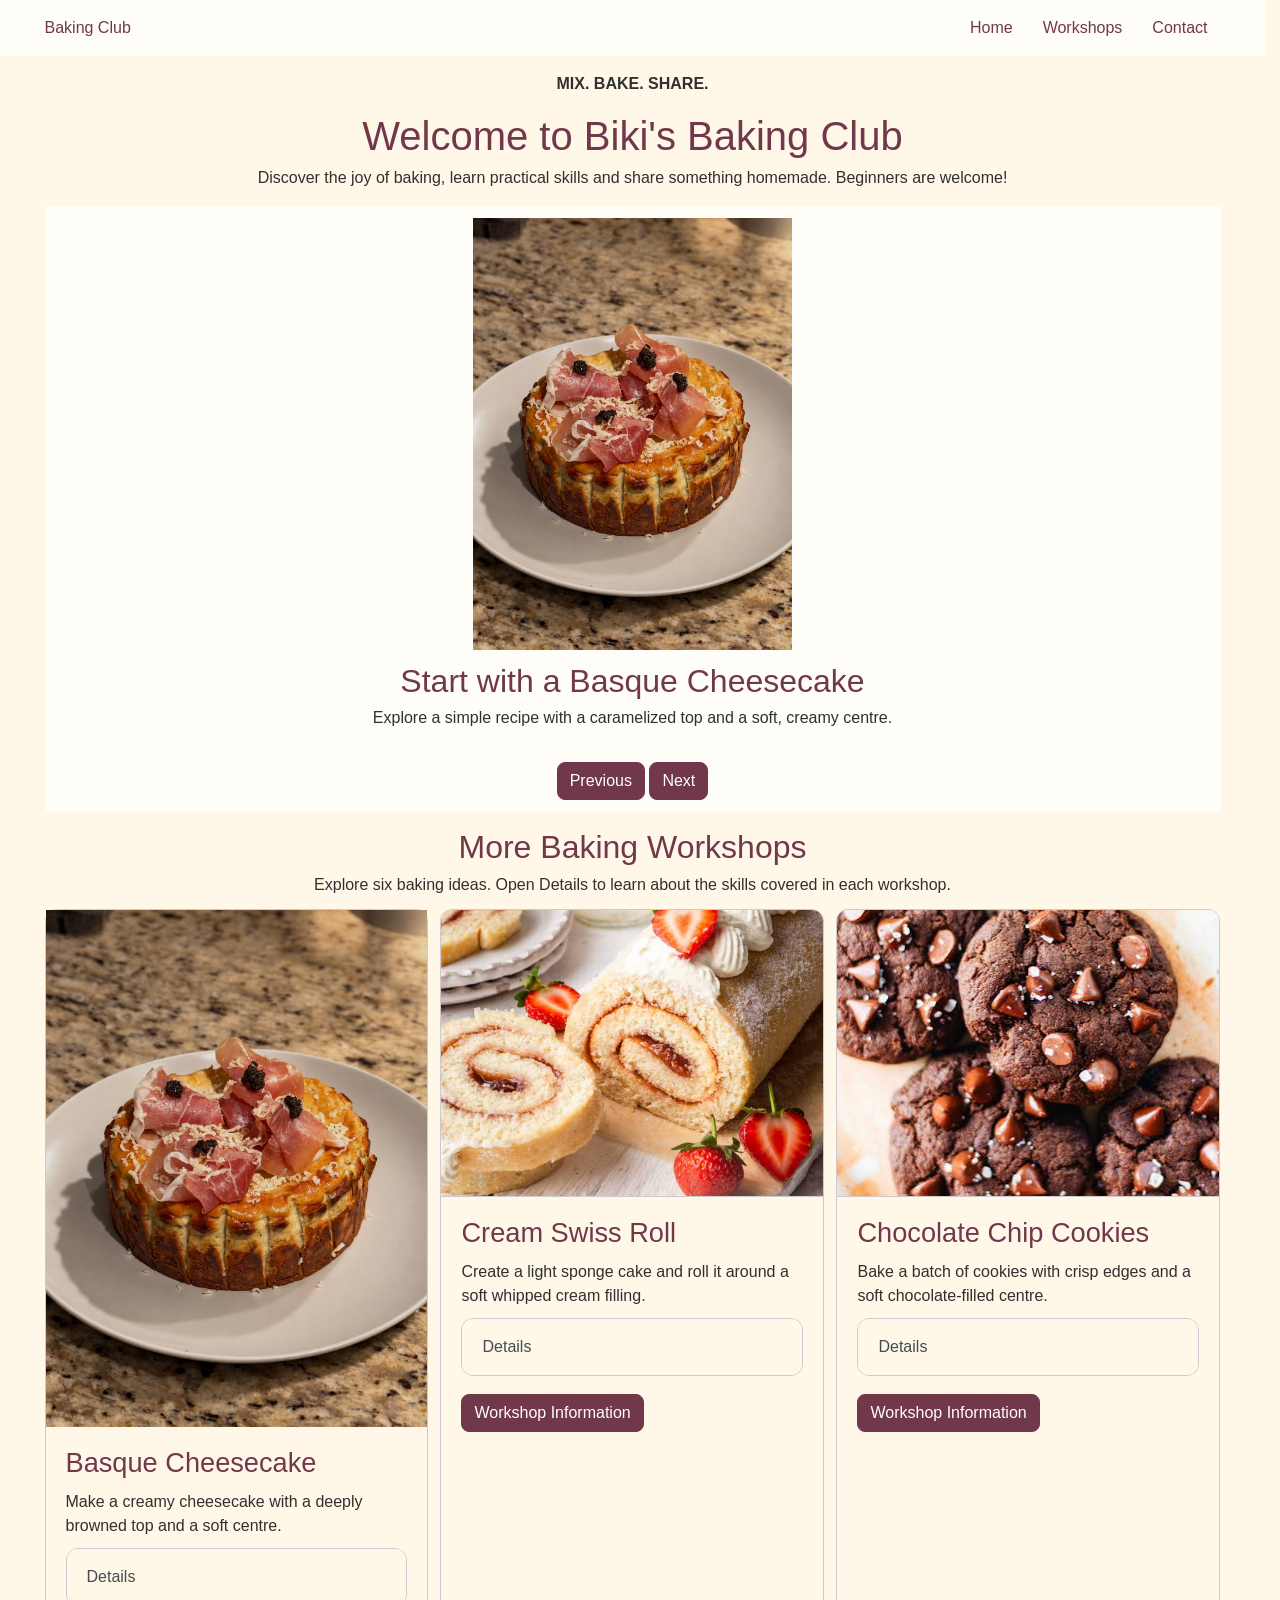
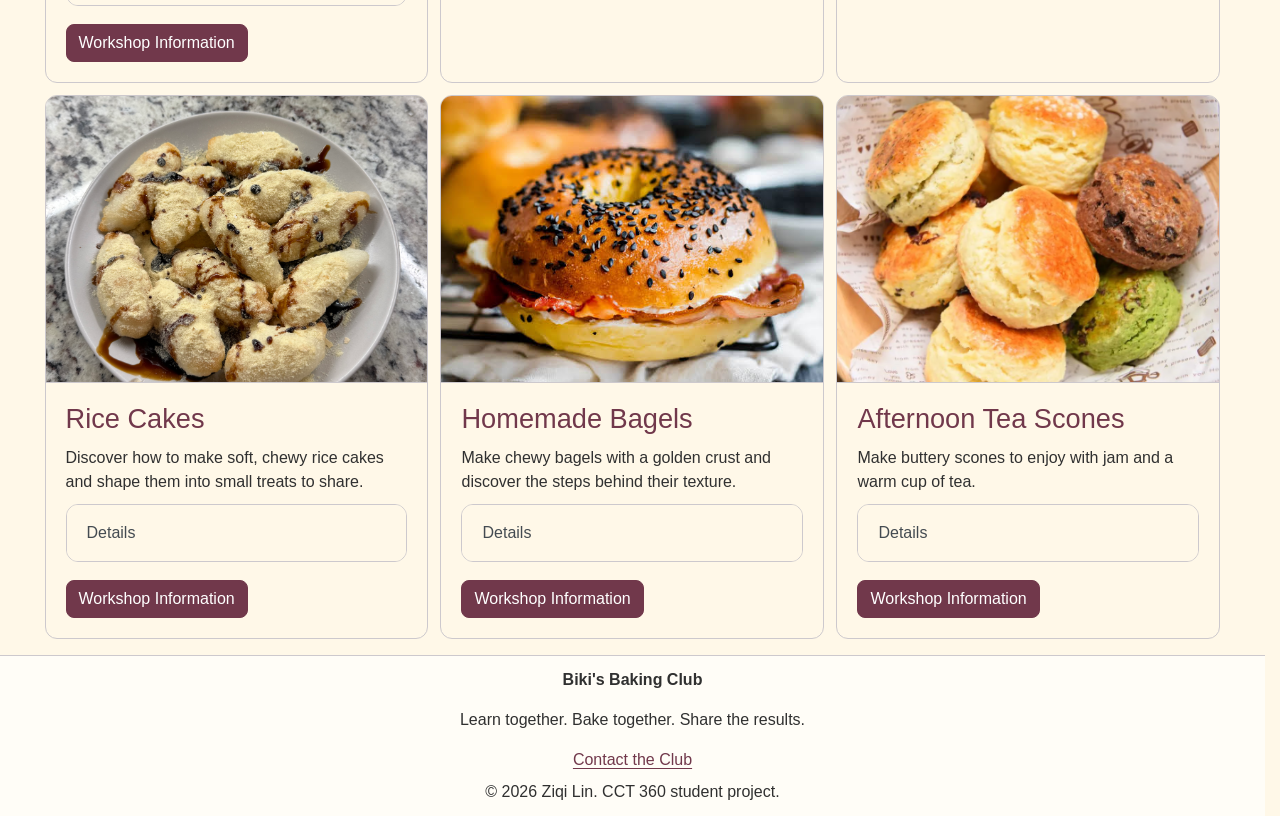
==== commit 47e5014f: "version（final）" ====
--- a/index.html
+++ b/index.html
@@ -41,34 +41,34 @@
    </header>
 
     <main class="container py-5" id="main-content">
-        <section class="mb-5" aria-labelledby="welcome-title">
+        <section class="mb-5 text-center" aria-labelledby="welcome-title">
             <p class="fw-bold">MIX. BAKE. SHARE.</p>
             <h1 id="welcome-title">Welcome to Biki's Baking Club</h1>
             <p class="lead">
                 Discover the joy of baking, learn practical skills and
                 share something homemade. Beginners are welcome!
             </p>
-             <div class="carousel slide"
+             <div class="carousel slide bg-1 p-4 rounded-3"
                  id="baking-carousel"
                  aria-label="Featured baking workshops">
                 <div class="carousel-inner rounded-3">
 
                 <div class="carousel-item active">
-                    <img class="d-block w-100 img-fluid" src="images/cheesecake.jpeg" alt="Basque cheesecake">
+                    <img class="d-block w-50 mx-auto ratio-4x3 object-fit-contain" src="images/cheesecake.jpeg" alt="Basque cheesecake">
                         <div class="bg-1 p-4">
                             <h2>Start with a Basque Cheesecake</h2>
                             <p class="mb-0"> Explore a simple recipe with a caramelized top and a soft, creamy centre. </p>
                         </div>
                     </div>
             <div class="carousel-item">
-                <img class="d-block w-100 img-fluid" src="images/cakeroll.jpg" alt="Sliced sponge cake roll with a cream filling">
+                <img class="d-block w-50 mx-auto ratio-4x3 object-fit-contain" src="images/cakeroll.jpg" alt="Sliced sponge cake roll with a cream filling">
                         <div class="bg-1 p-4">
                             <h2>Learn to Roll a Sponge Cake</h2>
                             <p class="mb-0">Practise making a light sponge and rolling it around a smooth cream filling. </p>
                         </div>
                     </div>
              <div class="carousel-item">
-                        <img class="d-block w-100 img-fluid" src="images/cookies.jpg" alt="Freshly baked chocolate chip cookies">
+                        <img class="d-block w-50 mx-auto ratio-4x3 object-fit-contain" src="images/cookies.jpg" alt="Freshly baked chocolate chip cookies">
                         <div class="bg-1 p-4">
                             <h2>Bake Cookies to Share</h2>
                             <p class="mb-0"> Discover how mixing and baking time change the texture of a chocolate chip cookie.</p>
@@ -76,7 +76,7 @@
                     </div>
                 </div>
 
-                <div class="mt-3">
+                <div class="mt-3 text-center">
                     <button class="btn-solid theme-primary"
                             type="button"
                             data-bs-target="#baking-carousel"
@@ -94,8 +94,8 @@
         </section>
 
         <section id="workshops" aria-labelledby="workshops-title">
-            <h2 id="workshops-title">More Baking Workshops</h2>
-            <p class="mb-4">
+            <h2 class="text-center" id="workshops-title">More Baking Workshops</h2>
+            <p class="mb-4 text-center">
                 Explore six baking ideas. Open Details to learn about
                 the skills covered in each workshop.
             </p>
@@ -103,7 +103,7 @@
             <div class="row g-4">
             <div class="col-12 md:col-6 lg:col-4">
                     <article class="card h-100">
-                        <img class="card-img-top img-fluid" src="images/cheesecake.jpeg" alt="Basque cheesecake">
+                        <img cclass="card-img-top w-100 ratio-4x3 object-fit-cover" src="images/cheesecake.jpeg" alt="Basque cheesecake">
                           <div class="card-body">
                             <h3 class="card-title">Basque Cheesecake</h3>
                             <p class="card-text">Make a creamy cheesecake with a deeply browned top and a soft centre.</p>
@@ -146,7 +146,7 @@
 
                 <div class="col-12 md:col-6 lg:col-4">
                     <article class="card h-100">
-                        <img class="card-img-top img-fluid" src="images/cakeroll.jpg" alt="Sliced sponge cake roll with a cream filling">
+                        <img class="card-img-top w-100 ratio-4x3 object-fit-cover" src="images/cakeroll.jpg" alt="Sliced sponge cake roll with a cream filling">
 
                         <div class="card-body">
                             <h3 class="card-title">Cream Swiss Roll</h3>
@@ -188,7 +188,7 @@
                 </div>
                  <div class="col-12 md:col-6 lg:col-4">
                     <article class="card h-100">
-                        <img class="card-img-top img-fluid" src="images/cookies.jpg" alt="Freshly baked chocolate chip cookies">
+                        <img class="card-img-top w-100 ratio-4x3 object-fit-cover" src="images/cookies.jpg" alt="Freshly baked chocolate chip cookies">
 
                         <div class="card-body">
                             <h3 class="card-title">Chocolate Chip Cookies</h3>
@@ -233,7 +233,7 @@
 
         <div class="col-12 md:col-6 lg:col-4"> 
           <article class="card h-100">
-            <img class="card-img-top img-fluid" src="images/ricecake.jpeg" alt="Rice cakes prepared for the baking club workshop">
+            <img class="card-img-top w-100 ratio-4x3 object-fit-cover" src="images/ricecake.jpeg" alt="Rice cakes prepared for the baking club workshop">
 
         <div class="card-body">
             <h3 class="card-title">Rice Cakes</h3>
@@ -280,7 +280,7 @@
 
        <div class="col-12 md:col-6 lg:col-4">
          <article class="card h-100">
-          <img class="card-img-top img-fluid" src="images/bagel.jpg" alt="Bagels prepared for the baking club workshop">
+          <img class="card-img-top w-100 ratio-4x3 object-fit-cover" src="images/bagel.jpg" alt="Bagels prepared for the baking club workshop">
 
         <div class="card-body">
             <h3 class="card-title">Homemade Bagels</h3>
@@ -323,7 +323,7 @@
 </div> 
            <div class="col-12 md:col-6 lg:col-4">
                     <article class="card h-100">
-                        <img class="card-img-top img-fluid" src="images/scones.jpg"alt="Golden scones served with jam">
+                        <img class="card-img-top w-100 ratio-4x3 object-fit-cover" src="images/scones.jpg"alt="Golden scones served with jam">
 
                         <div class="card-body">
                             <h3 class="card-title">Afternoon Tea Scones</h3>
--- a/style.css
+++ b/style.css
@@ -0,0 +1,28 @@
+body {
+    --bs-primary-base: #71384b;
+    --bs-primary-fg: #71384b;
+    --bs-primary-fg-emphasis: #542638;
+    --bs-primary-bg: #71384b;
+    --bs-primary-bg-subtle: #f8dce5;
+    --bs-primary-bg-muted: #fceef2;
+    --bs-primary-border: #ca8a9e;
+    --bs-primary-focus-ring: #b77b8e;
+    --bs-primary-contrast: #ffffff;
+    --bs-bg-body: #fff8e8;
+    --bs-bg-1: #fffdf7;
+    --bs-fg-body: #303030;
+    background-color: #fff8e8;
+    color: #303030;
+}
+h1, h2, h3, h4, .navbar-brand { color: #71384b; }
+a { color: #71384b; }
+.btn-solid.theme-primary {
+    --bs-btn-bg: #71384b;
+    --bs-btn-color: #ffffff;
+    --bs-btn-border-color: #71384b;
+}
+.btn-solid.theme-primary:hover {
+    --bs-btn-hover-bg: #542638;
+    --bs-btn-hover-color: #ffffff;
+    --bs-btn-hover-border-color: #542638;
+}
